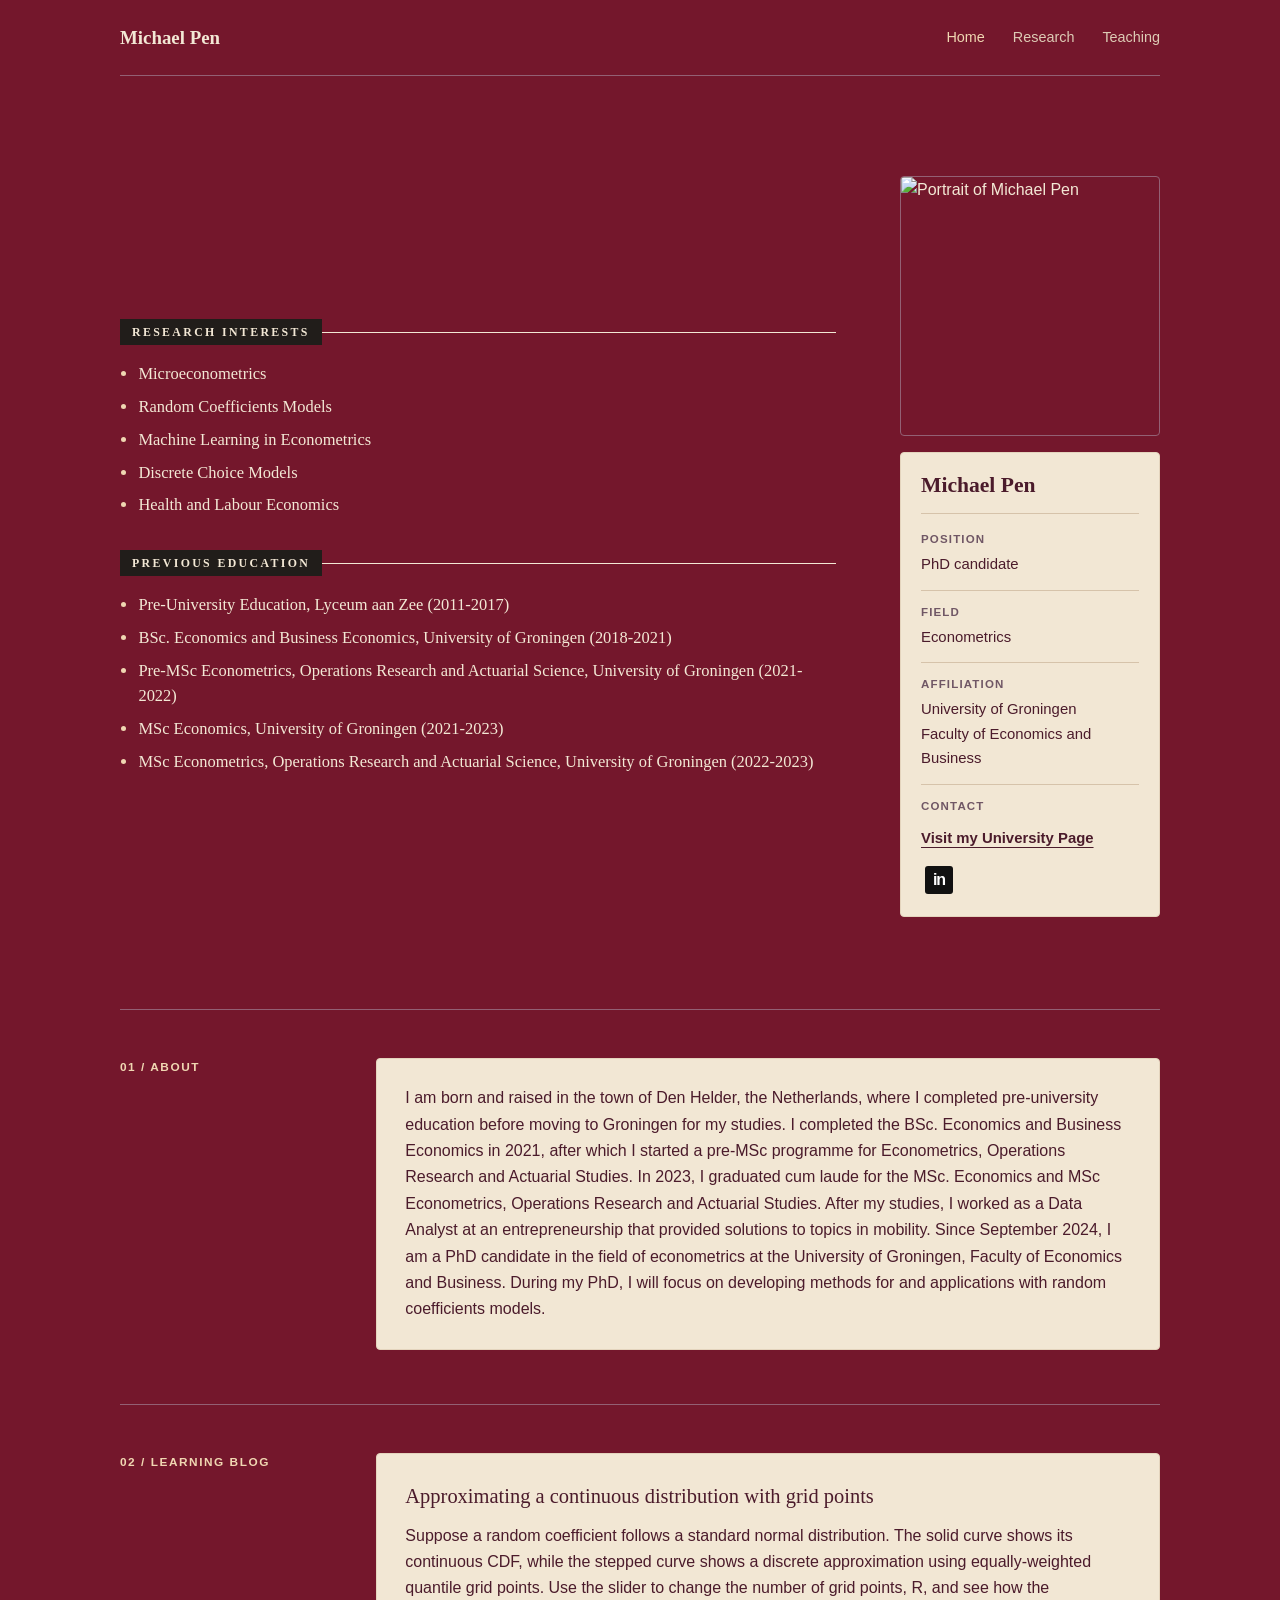
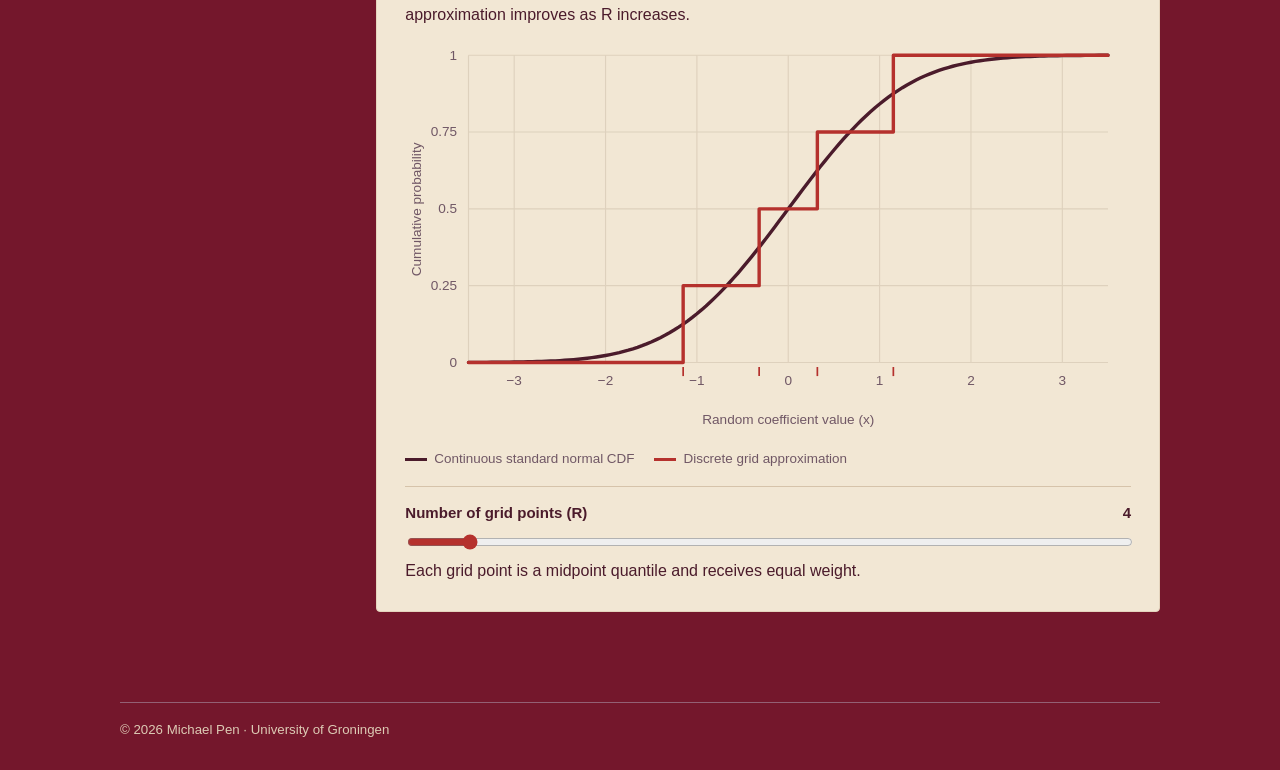
==== index.html @ eb21b3eb "Add profile sections for research interests and previous education; update learning blog layout and " ====
<!doctype html>
<html lang="en">
  <head>
    <meta charset="utf-8">
    <meta name="viewport" content="width=device-width, initial-scale=1">
    <meta
      name="description"
      content="The personal website of an econometrics PhD candidate at the University of Groningen."
    >
    <meta name="theme-color" content="#f6f7f4">
    <title>Michael Pen — Econometrics PhD Candidate</title>
    <link rel="stylesheet" href="styles.css?v=3">
  </head>
  <body>
    <div class="page">
      <header class="topbar">
        <a class="wordmark" href="index.html">Michael Pen</a>
        <nav aria-label="Main navigation">
          <a href="index.html" aria-current="page">Home</a>
          <a href="research.html">Research</a>
          <a href="teaching.html">Teaching</a>
        </nav>
      </header>

      <main id="home">
        <section class="hero" aria-label="Profile">
          <div class="profile-cv">
            <section class="profile-cv-section" aria-labelledby="research-interests-heading">
              <div class="profile-cv-heading">
                <h2 id="research-interests-heading">Research Interests</h2>
                <span aria-hidden="true"></span>
              </div>
              <ul>
                <li>Microeconometrics</li>
                <li>Random Coefficients Models</li>
                <li>Machine Learning in Econometrics</li>
                <li>Discrete Choice Models</li>
                <li>Health and Labour Economics</li>
              </ul>
            </section>
            <section class="profile-cv-section" aria-labelledby="previous-education-heading">
              <div class="profile-cv-heading">
                <h2 id="previous-education-heading">Previous Education</h2>
                <span aria-hidden="true"></span>
              </div>
              <ul>
                <li>Pre-University Education, Lyceum aan Zee (2011-2017)</li>
                <li>BSc. Economics and Business Economics, University of Groningen (2018-2021)</li>
                <li>Pre-MSc Econometrics, Operations Research and Actuarial Science, University of Groningen (2021-2022)</li>
                <li>MSc Economics, University of Groningen (2021-2023)</li>
                <li>MSc Econometrics, Operations Research and Actuarial Science, University of Groningen (2022-2023)</li>
              </ul>
            </section>
          </div>
          <aside class="profile-sidebar" aria-label="Profile photo and details">
            <img class="profile-photo" src="images/michael-pen.jpg" alt="Portrait of Michael Pen">
            <div class="profile-name-card">
              <h1 class="profile-name">Michael Pen</h1>
              <dl class="profile-facts">
                <div>
                  <dt>Position</dt>
                  <dd>PhD candidate</dd>
                </div>
                <div>
                  <dt>Field</dt>
                  <dd>Econometrics</dd>
                </div>
                <div>
                  <dt>Affiliation</dt>
                  <dd>
                    University of Groningen<br>
                    Faculty of Economics and Business
                  </dd>
                </div>
                <div class="profile-contact">
                  <dt>Contact</dt>
                  <dd class="profile-contact-links">
                    <a
                      class="university-link"
                      href="https://www.rug.nl/staff/m.d.pen/"
                      target="_blank"
                      rel="noreferrer"
                    >Visit my University Page</a>
                    <a
                      class="linkedin-button"
                      href="https://www.linkedin.com/in/michael-pen-aab336210/"
                      target="_blank"
                      rel="noreferrer"
                    >
                      <span class="linkedin-button-mark" aria-hidden="true">in</span>
                      <span class="visually-hidden">LinkedIn</span>
                    </a>
                  </dd>
                </div>
              </dl>
            </div>
          </aside>
        </section>

        <section class="content-grid" id="about" aria-label="About">
          <div>
            <p class="section-label">01 / About</p>
          </div>
          <p class="section-copy about-card">
            I am born and raised in the town of Den Helder, the Netherlands, where 
            I completed pre-university education before moving to Groningen for 
            my studies. I completed the BSc. Economics and Business Economics in
            2021, after which I started a pre-MSc programme for Econometrics,
            Operations Research and Actuarial Studies. In 2023, I graduated cum
            laude for the MSc. Economics and MSc Econometrics, Operations Research
            and Actuarial Studies. After my studies, I worked as a Data Analyst at
            an entrepreneurship that provided solutions to topics in mobility. Since
            September 2024, I am a PhD candidate in the field of econometrics at the
            University of Groningen, Faculty of Economics and Business. During my
            PhD, I will focus on developing methods for and applications with
            random coefficients models.
          </p>
        </section>

        <section class="content-grid" id="learning-blog" aria-label="Learning Blog">
          <div>
            <p class="section-label">02 / Learning Blog</p>
          </div>
          <article class="research-card learning-blog-card">
            <h3>Approximating a continuous distribution with grid points</h3>
            <p>
              Suppose a random coefficient follows a standard normal
              distribution. The solid curve shows its continuous CDF, while
              the stepped curve shows a discrete approximation using
              equally-weighted quantile grid points. Use the slider to change
              the number of grid points, R, and see how the approximation
              improves as R increases.
            </p>
            <div class="cdf-widget">
              <div class="cdf-chart-wrap">
                <svg
                  class="cdf-chart"
                  viewBox="0 0 640 360"
                  role="img"
                  aria-labelledby="cdf-chart-title cdf-chart-description"
                >
                  <title id="cdf-chart-title">Continuous and discrete CDF approximation</title>
                  <desc id="cdf-chart-description">
                    The standard normal cumulative distribution function and a
                    discrete approximation using the selected number of
                    equally-weighted grid points.
                  </desc>
                  <g class="cdf-chart-grid" aria-hidden="true">
                    <line x1="56" y1="24" x2="620" y2="24"></line>
                    <line x1="56" y1="91.75" x2="620" y2="91.75"></line>
                    <line x1="56" y1="159.5" x2="620" y2="159.5"></line>
                    <line x1="56" y1="227.25" x2="620" y2="227.25"></line>
                    <line x1="56" y1="295" x2="620" y2="295"></line>
                    <line x1="56" y1="24" x2="56" y2="295"></line>
                    <line x1="96.29" y1="24" x2="96.29" y2="295"></line>
                    <line x1="176.86" y1="24" x2="176.86" y2="295"></line>
                    <line x1="257.43" y1="24" x2="257.43" y2="295"></line>
                    <line x1="338" y1="24" x2="338" y2="295"></line>
                    <line x1="418.57" y1="24" x2="418.57" y2="295"></line>
                    <line x1="499.14" y1="24" x2="499.14" y2="295"></line>
                    <line x1="579.71" y1="24" x2="579.71" y2="295"></line>
                    <text x="46" y="299" text-anchor="end">0</text>
                    <text x="46" y="231" text-anchor="end">0.25</text>
                    <text x="46" y="163" text-anchor="end">0.5</text>
                    <text x="46" y="95" text-anchor="end">0.75</text>
                    <text x="46" y="28" text-anchor="end">1</text>
                    <text x="96.29" y="315" text-anchor="middle">−3</text>
                    <text x="176.86" y="315" text-anchor="middle">−2</text>
                    <text x="257.43" y="315" text-anchor="middle">−1</text>
                    <text x="338" y="315" text-anchor="middle">0</text>
                    <text x="418.57" y="315" text-anchor="middle">1</text>
                    <text x="499.14" y="315" text-anchor="middle">2</text>
                    <text x="579.71" y="315" text-anchor="middle">3</text>
                    <text x="338" y="349" text-anchor="middle">Random coefficient value (x)</text>
                    <text transform="rotate(-90 14 160)" x="14" y="160" text-anchor="middle">Cumulative probability</text>
                  </g>
                  <path id="continuous-cdf-curve" class="cdf-curve cdf-curve-continuous"></path>
                  <path id="discrete-cdf-curve" class="cdf-curve cdf-curve-discrete"></path>
                  <g id="grid-support-points" class="cdf-support-points" aria-hidden="true"></g>
                </svg>
              </div>
              <div class="cdf-legend" aria-label="Chart legend">
                <span><span class="cdf-legend-line cdf-legend-continuous" aria-hidden="true"></span>Continuous standard normal CDF</span>
                <span><span class="cdf-legend-line cdf-legend-discrete" aria-hidden="true"></span>Discrete grid approximation</span>
              </div>
              <div class="cdf-control">
                <label for="grid-count">Number of grid points (R)</label>
                <output id="grid-count-value" for="grid-count" aria-live="polite">4</output>
                <input
                  id="grid-count"
                  type="range"
                  min="1"
                  max="40"
                  step="1"
                  value="4"
                  aria-describedby="grid-count-description"
                >
                <p id="grid-count-description">
                  Each grid point is a midpoint quantile and receives equal
                  weight.
                </p>
              </div>
            </div>
          </article>
        </section>
      </main>

      <footer>
        <p>© <span id="year">2026</span> Michael Pen · University of Groningen</p>
      </footer>
    </div>
    <script>
      document.getElementById("year").textContent = new Date().getFullYear();

      const gridCount = document.getElementById("grid-count");
      const gridCountValue = document.getElementById("grid-count-value");
      const continuousCurve = document.getElementById("continuous-cdf-curve");
      const discreteCurve = document.getElementById("discrete-cdf-curve");
      const supportPoints = document.getElementById("grid-support-points");
      const svgNamespace = "http://www.w3.org/2000/svg";
      const xMinimum = -3.5;
      const xMaximum = 3.5;
      const xLeft = 56;
      const xRight = 620;
      const yTop = 24;
      const yBottom = 295;

      function standardNormalCdf(value) {
        const absoluteValue = Math.abs(value);
        const t = 1 / (1 + 0.2316419 * absoluteValue);
        const density = 0.3989423 * Math.exp(-0.5 * absoluteValue * absoluteValue);
        const tail = density * t * (
          0.3193815 +
          t * (-0.3565638 + t * (1.781478 + t * (-1.821256 + t * 1.330274)))
        );
        return value >= 0 ? 1 - tail : tail;
      }

      function standardNormalQuantile(probability) {
        let lower = -8;
        let upper = 8;
        for (let iteration = 0; iteration < 56; iteration += 1) {
          const midpoint = (lower + upper) / 2;
          if (standardNormalCdf(midpoint) < probability) {
            lower = midpoint;
          } else {
            upper = midpoint;
          }
        }
        return (lower + upper) / 2;
      }

      function chartX(value) {
        return xLeft + ((value - xMinimum) / (xMaximum - xMinimum)) * (xRight - xLeft);
      }

      function chartY(probability) {
        return yBottom - probability * (yBottom - yTop);
      }

      function updateCdfChart() {
        const count = Number(gridCount.value);
        gridCountValue.value = count;

        const continuousCommands = [];
        const sampleCount = 140;
        for (let index = 0; index <= sampleCount; index += 1) {
          const value = xMinimum + (index / sampleCount) * (xMaximum - xMinimum);
          continuousCommands.push(
            `${index === 0 ? "M" : "L"} ${chartX(value).toFixed(2)} ${chartY(standardNormalCdf(value)).toFixed(2)}`
          );
        }
        continuousCurve.setAttribute("d", continuousCommands.join(" "));

        const quantiles = [];
        for (let index = 0; index < count; index += 1) {
          quantiles.push(standardNormalQuantile((index + 0.5) / count));
        }

        let cumulativeProbability = 0;
        const discreteCommands = [`M ${xLeft} ${chartY(cumulativeProbability)}`];
        for (const quantile of quantiles) {
          const x = chartX(quantile).toFixed(2);
          discreteCommands.push(
            `L ${x} ${chartY(cumulativeProbability).toFixed(2)}`,
            `L ${x} ${chartY(cumulativeProbability + 1 / count).toFixed(2)}`
          );
          cumulativeProbability += 1 / count;
        }
        discreteCommands.push(`L ${xRight} ${chartY(cumulativeProbability).toFixed(2)}`);
        discreteCurve.setAttribute("d", discreteCommands.join(" "));

        supportPoints.replaceChildren();
        for (const quantile of quantiles) {
          const marker = document.createElementNS(svgNamespace, "line");
          const x = chartX(quantile).toFixed(2);
          marker.setAttribute("x1", x);
          marker.setAttribute("x2", x);
          marker.setAttribute("y1", String(yBottom + 4));
          marker.setAttribute("y2", String(yBottom + 12));
          marker.setAttribute("class", "cdf-support-point");
          supportPoints.append(marker);
        }
      }

      gridCount.addEventListener("input", updateCdfChart);
      updateCdfChart();
    </script>
  </body>
</html>
---- styles.css ----
:root {
  color-scheme: light;
  --ink: #f3e8d5;
  --muted: #ddcbb5;
  --paper: #74172c;
  --card: #f2e7d4;
  --card-ink: #4b1b2b;
  --card-muted: #705765;
  --accent: #f0d7b2;
  --line: #936074;
  --serif: Georgia, "Times New Roman", serif;
  --sans: "Segoe UI", Arial, sans-serif;
}

* {
  box-sizing: border-box;
}

html {
  scroll-behavior: smooth;
}

body {
  margin: 0;
  background: var(--paper);
  color: var(--ink);
  font-family: var(--sans);
  line-height: 1.65;
  -webkit-font-smoothing: antialiased;
}

a {
  color: inherit;
}

a:focus-visible {
  outline: 3px solid var(--accent);
  outline-offset: 4px;
}

.page {
  width: min(100% - 48px, 1040px);
  margin-inline: auto;
}

.topbar {
  min-height: 76px;
  display: flex;
  align-items: center;
  justify-content: space-between;
  gap: 24px;
  border-bottom: 1px solid var(--line);
}

.wordmark {
  font-family: var(--serif);
  font-size: 1.18rem;
  font-weight: 700;
  text-decoration: none;
}

nav {
  display: flex;
  gap: 28px;
}

nav a {
  color: var(--muted);
  font-size: 0.9rem;
  text-decoration: none;
}

nav a:hover,
nav a[aria-current="page"] {
  color: var(--accent);
}

main {
  padding-bottom: 36px;
}

.inner-page {
  padding-block: 72px 36px;
}

.inner-page h1 {
  font-size: clamp(2.8rem, 7vw, 4.5rem);
}

.hero {
  display: grid;
  grid-template-columns: minmax(0, 1fr) 260px;
  align-items: center;
  gap: 64px;
  padding-block: 100px 92px;
}

.profile-cv-section + .profile-cv-section {
  margin-top: 32px;
}

.profile-cv-heading {
  display: flex;
  align-items: center;
  gap: 0;
}

.profile-cv-heading h2 {
  flex: 0 0 auto;
  margin: 0;
  padding: 5px 12px;
  background: #211d1a;
  color: var(--ink);
  font-family: var(--serif);
  font-size: 0.74rem;
  font-weight: 700;
  letter-spacing: 0.2em;
  line-height: 1.4;
  text-transform: uppercase;
}

.profile-cv-heading span {
  flex: 1;
  border-top: 1px solid var(--ink);
}

.profile-cv-section ul {
  margin: 16px 0 0;
  padding-left: 1.15rem;
  font-family: var(--serif);
  font-size: 1.03rem;
  line-height: 1.55;
}

.profile-cv-section li::marker {
  color: var(--accent);
}

.profile-cv-section li + li {
  margin-top: 0.45rem;
}

.learning-blog-card h3 {
  margin-bottom: 12px;
}

.learning-blog-card > p {
  margin-bottom: 1.25rem;
}

.cdf-chart-wrap {
  overflow-x: auto;
}

.cdf-chart {
  display: block;
  width: 100%;
  min-width: 520px;
  height: auto;
}

.cdf-chart-grid line {
  stroke: #ded1bd;
  stroke-width: 1;
}

.cdf-chart-grid text {
  fill: var(--card-muted);
  font-family: var(--sans);
  font-size: 12px;
}

.cdf-curve {
  fill: none;
  stroke-width: 3;
  stroke-linejoin: round;
  stroke-linecap: round;
}

.cdf-curve-continuous {
  stroke: var(--card-ink);
}

.cdf-curve-discrete {
  stroke: #b5312d;
}

.cdf-support-point {
  stroke: #b5312d;
  stroke-width: 1.5;
}

.cdf-legend {
  display: flex;
  flex-wrap: wrap;
  gap: 8px 20px;
  margin-top: 12px;
  color: var(--card-muted);
  font-size: 0.84rem;
}

.cdf-legend-line {
  display: inline-block;
  width: 22px;
  margin-right: 7px;
  border-top: 3px solid;
  vertical-align: middle;
}

.cdf-legend-continuous {
  border-color: var(--card-ink);
}

.cdf-legend-discrete {
  border-color: #b5312d;
}

.cdf-control {
  display: grid;
  grid-template-columns: 1fr auto;
  align-items: center;
  gap: 6px 12px;
  margin-top: 16px;
  padding-top: 14px;
  border-top: 1px solid #d6c3aa;
}

.cdf-control label,
.cdf-control output {
  color: var(--card-ink);
  font-size: 0.94rem;
  font-weight: 600;
}

.cdf-control output {
  min-width: 2ch;
  text-align: right;
}

.cdf-control input {
  grid-column: 1 / -1;
  width: 100%;
  accent-color: #b5312d;
}

.cdf-control p {
  grid-column: 1 / -1;
  margin: 0;
  color: var(--card-muted);
  font-size: 0.86rem;
}

.eyebrow {
  margin: 0 0 22px;
  color: var(--accent);
  font-size: 0.76rem;
  font-weight: 700;
  letter-spacing: 0.14em;
  text-transform: uppercase;
}

h1,
h2,
p {
  margin-top: 0;
}

h1 {
  max-width: 760px;
  margin-bottom: 18px;
  font-family: var(--serif);
  font-size: clamp(3.2rem, 9vw, 6.4rem);
  font-weight: 400;
  letter-spacing: -0.055em;
  line-height: 0.98;
}

.profile-name-card {
  padding: 18px 20px;
  color: var(--card-ink);
  background: var(--card);
  border: 1px solid #e4d4bd;
  border-radius: 4px;
}

.profile-name {
  max-width: none;
  margin: 0 0 16px;
  padding-bottom: 14px;
  font-family: var(--serif);
  font-size: 1.35rem;
  font-weight: 700;
  letter-spacing: normal;
  line-height: 1.3;
  text-align: left;
  border-bottom: 1px solid #d6c3aa;
}

.profile-facts {
  margin: 0;
  color: var(--card-ink);
}

.profile-facts div + div {
  margin-top: 13px;
  padding-top: 12px;
  border-top: 1px solid #d6c3aa;
}

.profile-facts dt {
  margin-bottom: 3px;
  color: var(--card-muted);
  font-size: 0.72rem;
  font-weight: 700;
  letter-spacing: 0.1em;
  text-transform: uppercase;
}

.profile-facts dd {
  margin: 0;
  font-size: 0.93rem;
}

.profile-sidebar {
  width: 100%;
  max-width: 260px;
}

.profile-photo {
  display: block;
  width: 100%;
  aspect-ratio: 1;
  margin-bottom: 16px;
  border: 1px solid var(--line);
  border-radius: 4px;
  object-fit: cover;
  object-position: center 35%;
}

.profile-contact {
  display: grid;
  gap: 10px;
  margin-top: 13px;
  padding-top: 12px;
  border-top: 1px solid #d6c3aa;
}

.profile-contact dt {
  margin-bottom: 0;
}

.profile-contact-links {
  display: grid;
  justify-items: start;
  gap: 12px;
  margin: 0;
}

.university-link {
  display: block;
  color: var(--card-ink);
  font-size: 0.93rem;
  font-weight: 600;
  text-decoration: underline;
  text-decoration-thickness: 1px;
  text-underline-offset: 4px;
}

.university-link:hover {
  text-decoration-thickness: 2px;
}

.linkedin-button {
  display: inline-flex;
  align-items: center;
  justify-content: center;
  width: 36px;
  height: 36px;
  border: 0;
  border-radius: 0;
  background: transparent;
  color: var(--card-ink);
  text-decoration: none;
  transition: transform 0.18s ease;
}

.linkedin-button:hover {
  transform: translateY(-1px);
}

.linkedin-button:focus-visible {
  outline: 2px solid var(--card-ink);
  outline-offset: 3px;
}

.linkedin-button-mark {
  display: inline-flex;
  align-items: center;
  justify-content: center;
  width: 28px;
  height: 28px;
  border-radius: 3px;
  background: #111111;
  color: #ffffff;
  font-family: Arial, sans-serif;
  font-size: 16px;
  font-weight: 700;
  letter-spacing: -1px;
  line-height: 1;
}

.visually-hidden {
  position: absolute;
  width: 1px;
  height: 1px;
  padding: 0;
  margin: -1px;
  overflow: hidden;
  clip: rect(0, 0, 0, 0);
  white-space: nowrap;
  border: 0;
}

.text-link {
  display: inline-flex;
  align-items: center;
  gap: 9px;
  color: var(--accent);
  font-size: 0.94rem;
  font-weight: 700;
  text-decoration-thickness: 1px;
  text-underline-offset: 5px;
}

.text-link:hover {
  text-decoration-thickness: 2px;
}

.content-grid {
  display: grid;
  grid-template-columns: 0.42fr 1.58fr;
  gap: 48px;
  padding-block: 48px 54px;
  border-top: 1px solid var(--line);
}

.section-label {
  margin-bottom: 12px;
  color: var(--accent);
  font-size: 0.74rem;
  font-weight: 700;
  letter-spacing: 0.13em;
  text-transform: uppercase;
}

h2 {
  margin-bottom: 16px;
  font-family: var(--serif);
  font-size: clamp(1.8rem, 4vw, 2.45rem);
  font-weight: 400;
  letter-spacing: -0.035em;
  line-height: 1.15;
}

.section-copy {
  max-width: none;
  margin-bottom: 0;
  color: var(--muted);
}

.about-card,
.research-card p {
  color: var(--card-ink);
  font-family: var(--sans);
  font-size: 1rem;
  line-height: 1.65;
}

.about-card {
  padding: 26px 28px;
  background: var(--card);
  border: 1px solid #e4d4bd;
  border-radius: 4px;
}

.research-card,
.publication-card {
  padding: 26px 28px;
  color: var(--card-ink);
  background: var(--card);
  border: 1px solid #e4d4bd;
  border-radius: 4px;
}

.research-card h3,
.publication-card h3 {
  margin: 0 0 9px;
  font-family: var(--serif);
  font-size: 1.28rem;
  font-weight: 400;
}

.publication-card h3 + h3 {
  margin-top: 24px;
}

.research-card p,
.publication-card p {
  margin: 0;
}

.research-card p + p {
  margin-top: 1rem;
}

.publication-card p {
  color: var(--card-ink);
  font-size: 1rem;
  line-height: 1.65;
}

.card-list {
  margin: 0;
  padding-left: 1.2rem;
  color: var(--card-ink);
  font-size: 1rem;
  line-height: 1.65;
}

.publication-card p + .card-list {
  margin-top: 0.65rem;
}

.card-list li + li {
  margin-top: 0.65rem;
}

.contact-links {
  display: flex;
  flex-wrap: wrap;
  gap: 22px;
  margin-top: 20px;
}

.contact {
  padding-block: 38px 52px;
  border-top: 1px solid var(--line);
}

.contact p:last-child {
  margin-bottom: 0;
  color: var(--muted);
}

footer {
  min-height: 68px;
  display: flex;
  align-items: center;
  border-top: 1px solid var(--line);
  color: var(--muted);
  font-size: 0.83rem;
}

@media (max-width: 640px) {
  .page {
    width: min(100% - 36px, 1040px);
  }

  .topbar {
    min-height: 68px;
    align-items: flex-start;
    flex-direction: column;
    justify-content: center;
    gap: 8px;
  }

  nav {
    gap: 20px;
  }

  nav a {
    font-size: 0.84rem;
  }

  .hero {
    grid-template-columns: 1fr;
    gap: 32px;
    padding-block: 72px;
  }

  .inner-page {
    padding-block: 48px 24px;
  }

  .content-grid {
    grid-template-columns: 1fr;
    gap: 18px;
    padding-block: 38px;
  }
}

@media (prefers-reduced-motion: reduce) {
  html {
    scroll-behavior: auto;
  }
}
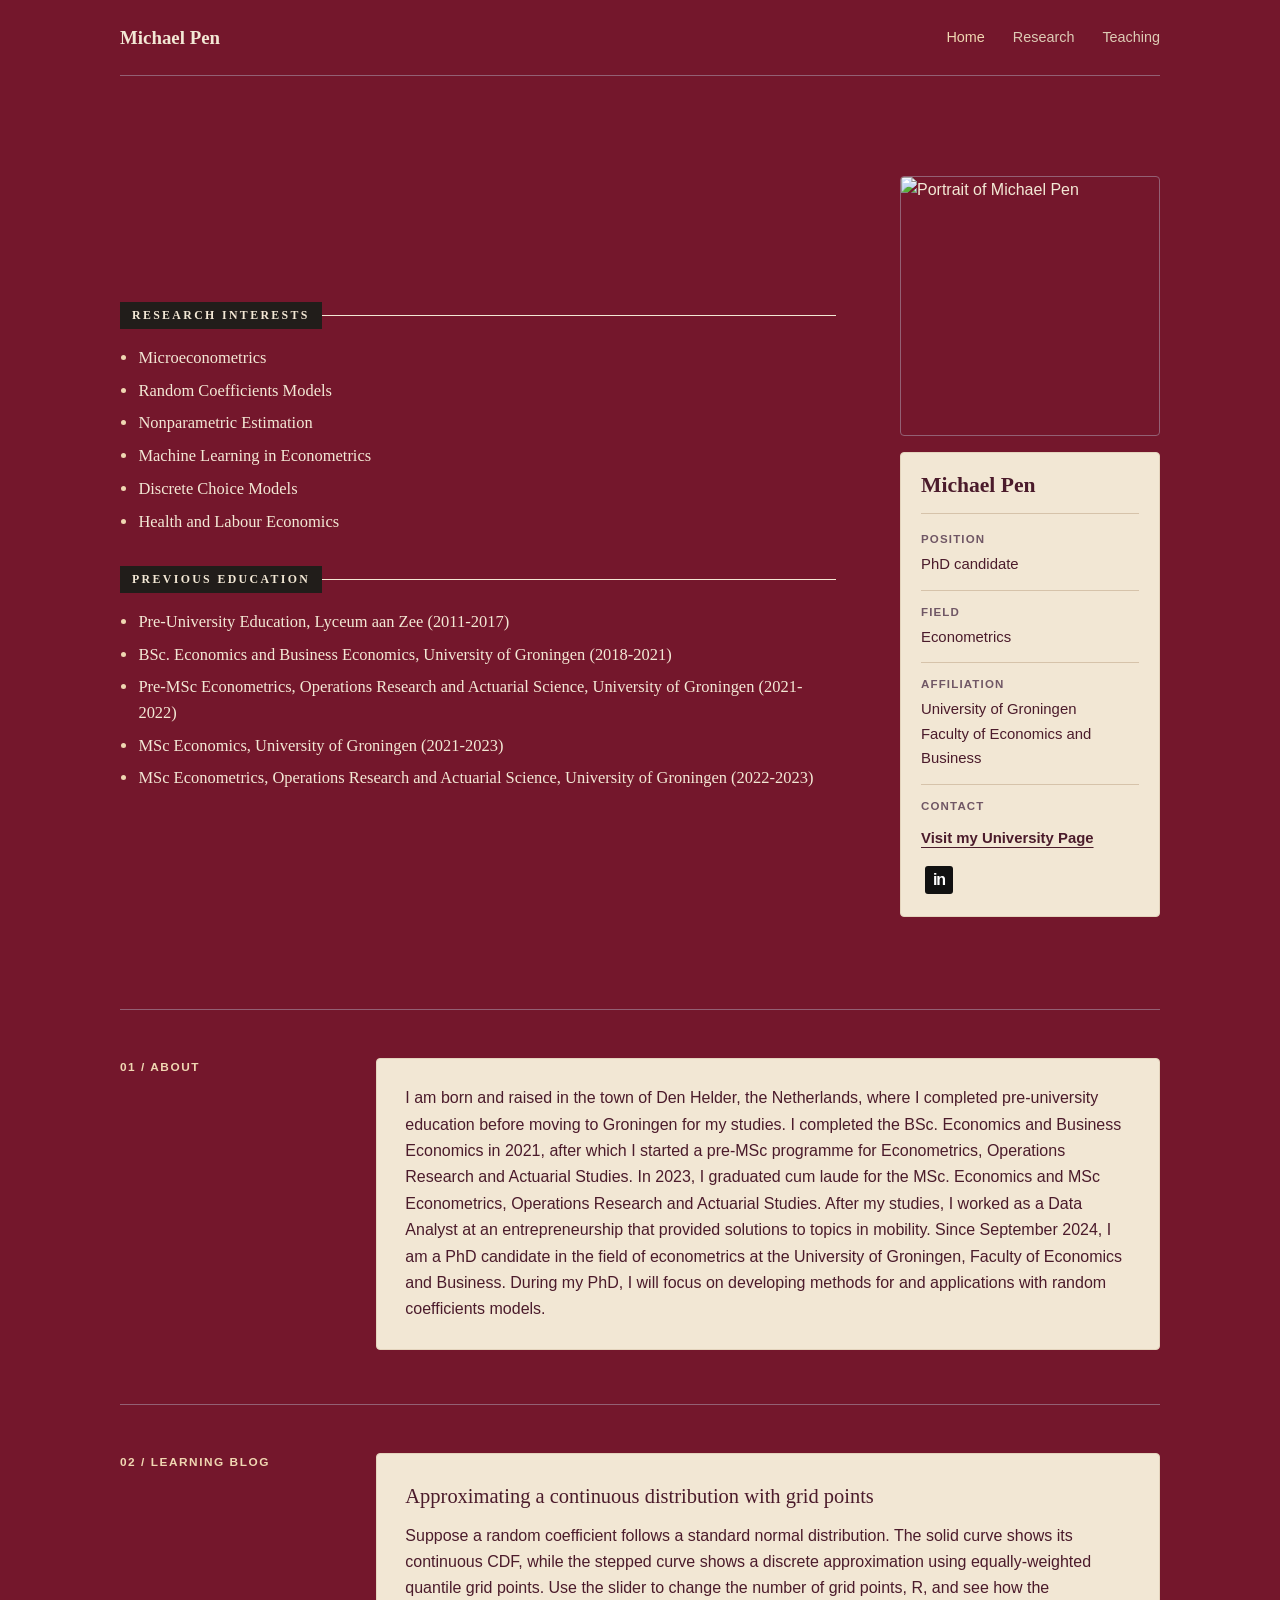
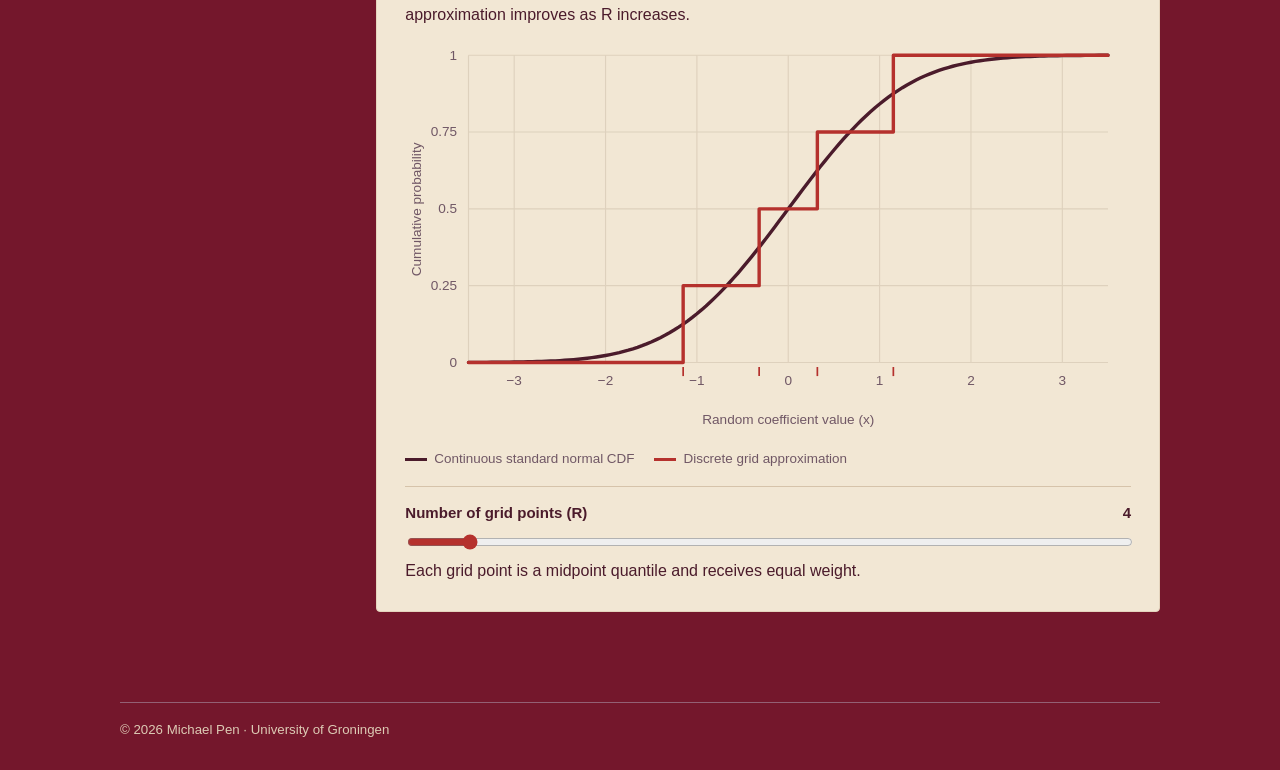
==== commit 554b13b8: "Add Nonparametric Estimation to research interests list in index.html" ====
--- a/index.html
+++ b/index.html
@@ -33,6 +33,7 @@
               <ul>
                 <li>Microeconometrics</li>
                 <li>Random Coefficients Models</li>
+                <li>Nonparametric Estimation</li>
                 <li>Machine Learning in Econometrics</li>
                 <li>Discrete Choice Models</li>
                 <li>Health and Labour Economics</li>
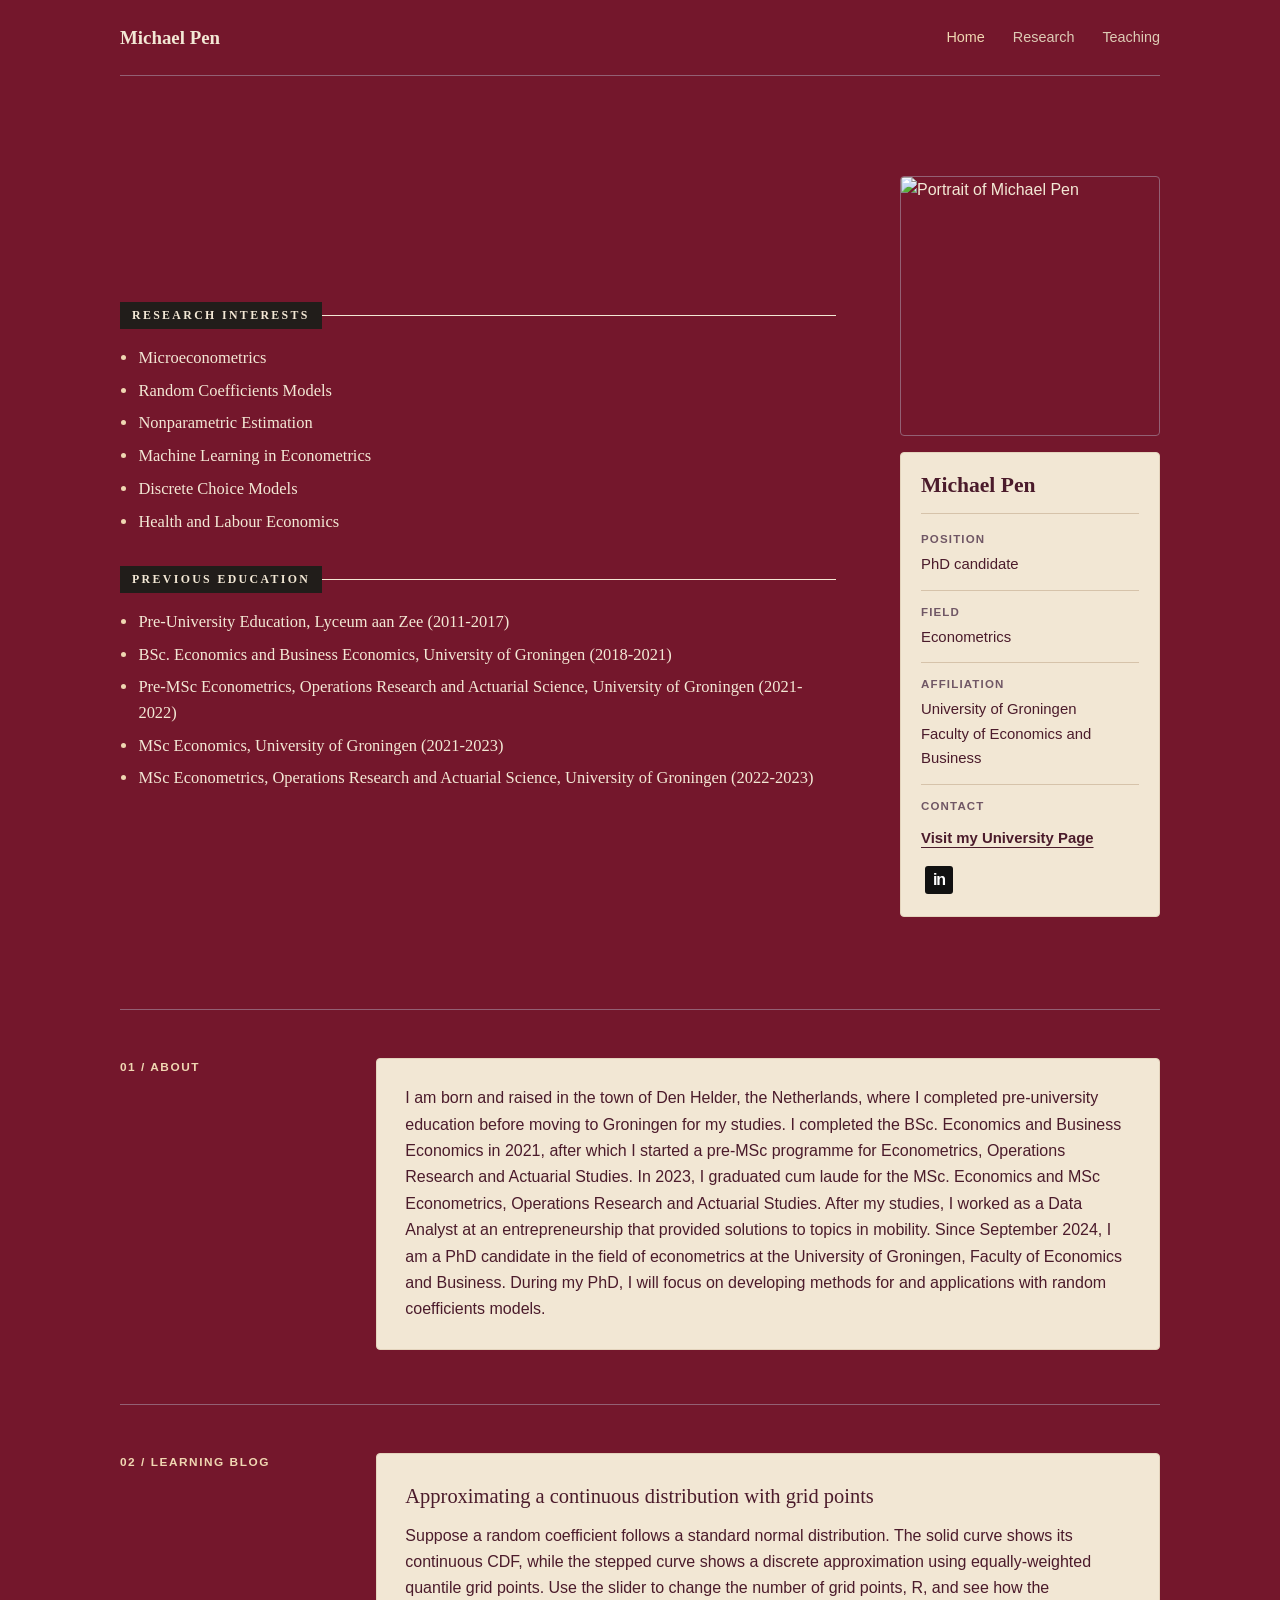
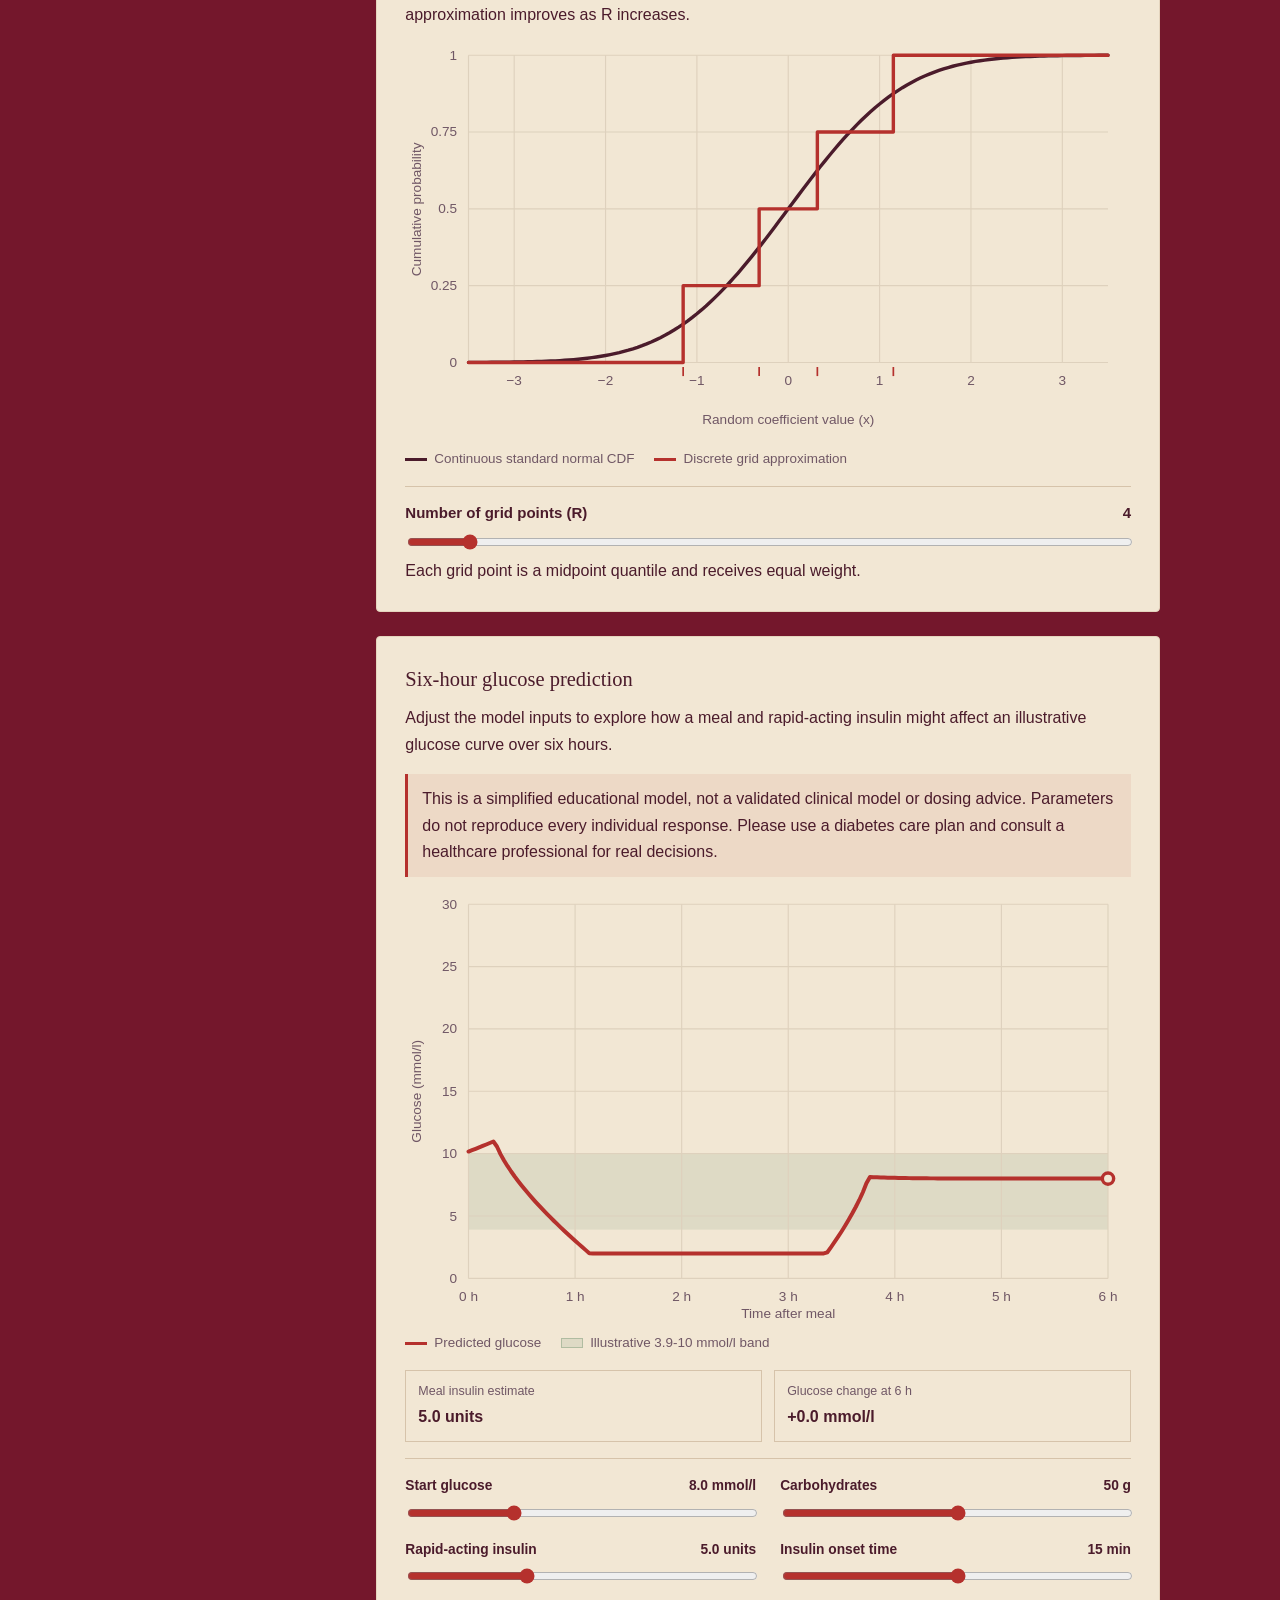
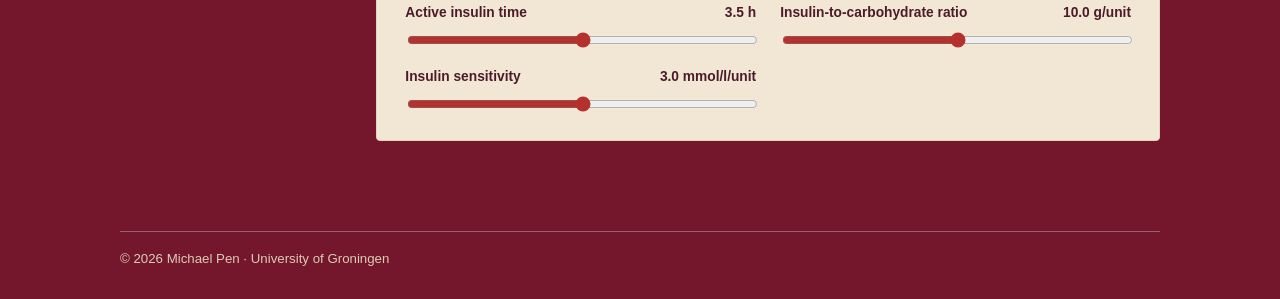
==== commit fc28a579: "Add glucose prediction feature and enhance learning blog styles" ====
--- a/index.html
+++ b/index.html
@@ -9,7 +9,7 @@
     >
     <meta name="theme-color" content="#f6f7f4">
     <title>Michael Pen — Econometrics PhD Candidate</title>
-    <link rel="stylesheet" href="styles.css?v=3">
+    <link rel="stylesheet" href="styles.css?v=6">
   </head>
   <body>
     <div class="page">
@@ -122,6 +122,7 @@
           <div>
             <p class="section-label">02 / Learning Blog</p>
           </div>
+          <div class="learning-blog-content">
           <article class="research-card learning-blog-card">
             <h3>Approximating a continuous distribution with grid points</h3>
             <p>
@@ -203,6 +204,124 @@
               </div>
             </div>
           </article>
+          <article class="research-card learning-blog-card glucose-card">
+            <h3>Six-hour glucose prediction</h3>
+            <p>
+              Adjust the model inputs to explore how a meal and rapid-acting
+              insulin might affect an illustrative glucose curve over six
+              hours.
+            </p>
+            <p class="glucose-disclaimer">
+              This is a simplified educational model, not a validated clinical
+              model or dosing advice. Parameters do not reproduce every
+              individual response. Please use a diabetes care plan and consult
+              a healthcare professional for real decisions.
+            </p>
+            <div class="glucose-widget">
+              <div class="glucose-chart-wrap">
+                <svg
+                  class="glucose-chart"
+                  viewBox="0 0 640 390"
+                  role="img"
+                  aria-labelledby="glucose-chart-title glucose-chart-description"
+                >
+                  <title id="glucose-chart-title">Illustrative six-hour glucose prediction</title>
+                  <desc id="glucose-chart-description">
+                    A simplified predicted glucose curve based on starting
+                    glucose, carbohydrates, insulin units, timing, insulin
+                    carbohydrate ratio, and insulin sensitivity.
+                  </desc>
+                  <rect class="glucose-target-band" x="56" y="244" width="564" height="67"></rect>
+                  <g class="glucose-chart-grid" aria-hidden="true">
+                    <line x1="56" y1="24" x2="620" y2="24"></line>
+                    <line x1="56" y1="79" x2="620" y2="79"></line>
+                    <line x1="56" y1="134" x2="620" y2="134"></line>
+                    <line x1="56" y1="189" x2="620" y2="189"></line>
+                    <line x1="56" y1="244" x2="620" y2="244"></line>
+                    <line x1="56" y1="299" x2="620" y2="299"></line>
+                    <line x1="56" y1="354" x2="620" y2="354"></line>
+                    <line x1="56" y1="24" x2="56" y2="354"></line>
+                    <line x1="150" y1="24" x2="150" y2="354"></line>
+                    <line x1="244" y1="24" x2="244" y2="354"></line>
+                    <line x1="338" y1="24" x2="338" y2="354"></line>
+                    <line x1="432" y1="24" x2="432" y2="354"></line>
+                    <line x1="526" y1="24" x2="526" y2="354"></line>
+                    <line x1="620" y1="24" x2="620" y2="354"></line>
+                    <text x="46" y="358" text-anchor="end">0</text>
+                    <text x="46" y="303" text-anchor="end">5</text>
+                    <text x="46" y="248" text-anchor="end">10</text>
+                    <text x="46" y="193" text-anchor="end">15</text>
+                    <text x="46" y="138" text-anchor="end">20</text>
+                    <text x="46" y="83" text-anchor="end">25</text>
+                    <text x="46" y="28" text-anchor="end">30</text>
+                    <text x="56" y="374" text-anchor="middle">0 h</text>
+                    <text x="150" y="374" text-anchor="middle">1 h</text>
+                    <text x="244" y="374" text-anchor="middle">2 h</text>
+                    <text x="338" y="374" text-anchor="middle">3 h</text>
+                    <text x="432" y="374" text-anchor="middle">4 h</text>
+                    <text x="526" y="374" text-anchor="middle">5 h</text>
+                    <text x="620" y="374" text-anchor="middle">6 h</text>
+                    <text x="338" y="389" text-anchor="middle">Time after meal</text>
+                    <text transform="rotate(-90 14 189)" x="14" y="189" text-anchor="middle">Glucose (mmol/l)</text>
+                  </g>
+                  <path id="glucose-prediction-curve" class="glucose-prediction-curve"></path>
+                  <circle id="glucose-end-point" class="glucose-end-point" r="5"></circle>
+                </svg>
+              </div>
+              <div class="glucose-legend" aria-label="Chart legend">
+                <span><span class="glucose-legend-line" aria-hidden="true"></span>Predicted glucose</span>
+                <span><span class="glucose-legend-band" aria-hidden="true"></span>Illustrative 3.9-10 mmol/l band</span>
+              </div>
+              <div class="glucose-results" aria-live="polite">
+                <div>
+                  <span>Meal insulin estimate</span>
+                  <strong id="glucose-meal-bolus">0.0 units</strong>
+                </div>
+                <div>
+                  <span>Glucose change at 6 h</span>
+                  <strong id="glucose-end-change">0.0 mmol/l</strong>
+                </div>
+              </div>
+              <div class="glucose-controls">
+                <div class="glucose-control">
+                  <label for="start-glucose">Start glucose</label>
+                  <output id="start-glucose-value" for="start-glucose">8.0 mmol/l</output>
+                  <input id="start-glucose" type="range" min="3" max="20" step="0.1" value="8">
+                </div>
+                <div class="glucose-control">
+                  <label for="carbohydrates">Carbohydrates</label>
+                  <output id="carbohydrates-value" for="carbohydrates">50 g</output>
+                  <input id="carbohydrates" type="range" min="0" max="100" step="1" value="50">
+                </div>
+                <div class="glucose-control">
+                  <label for="insulin-units">Rapid-acting insulin</label>
+                  <output id="insulin-units-value" for="insulin-units">5.0 units</output>
+                  <input id="insulin-units" type="range" min="0" max="15" step="0.5" value="5">
+                </div>
+                <div class="glucose-control">
+                  <label for="insulin-onset">Insulin onset time</label>
+                  <output id="insulin-onset-value" for="insulin-onset">15 min</output>
+                  <input id="insulin-onset" type="range" min="0" max="30" step="1" value="15">
+                </div>
+                <div class="glucose-control">
+                  <label for="insulin-duration">Active insulin time</label>
+                  <output id="insulin-duration-value" for="insulin-duration">3.5 h</output>
+                  <input id="insulin-duration" type="range" min="2" max="5" step="0.5" value="3.5">
+                </div>
+                <div class="glucose-control">
+                  <label for="insulin-carb-ratio">Insulin-to-carbohydrate ratio</label>
+                  <output id="insulin-carb-ratio-value" for="insulin-carb-ratio">10 g/unit</output>
+                  <input id="insulin-carb-ratio" type="range" min="5" max="15" step="0.5" value="10">
+                </div>
+                <div class="glucose-control">
+                  <label for="insulin-sensitivity">Insulin sensitivity</label>
+                  <output id="insulin-sensitivity-value" for="insulin-sensitivity">3.0 mmol/l/unit</output>
+                  <input id="insulin-sensitivity" type="range" min="1" max="5" step="0.1" value="3">
+                </div>
+              </div>
+            </div>
+          </article>
+          </div>
         </section>
       </main>
 
@@ -306,6 +425,117 @@
 
       gridCount.addEventListener("input", updateCdfChart);
       updateCdfChart();
+
+      const glucoseControls = [
+        "start-glucose",
+        "carbohydrates",
+        "insulin-units",
+        "insulin-onset",
+        "insulin-duration",
+        "insulin-carb-ratio",
+        "insulin-sensitivity"
+      ].reduce((controls, id) => {
+        controls[id] = document.getElementById(id);
+        return controls;
+      }, {});
+
+      const glucosePredictionCurve = document.getElementById("glucose-prediction-curve");
+      const glucoseEndPoint = document.getElementById("glucose-end-point");
+      const glucoseMealBolus = document.getElementById("glucose-meal-bolus");
+      const glucoseEndChange = document.getElementById("glucose-end-change");
+      const glucoseXLeft = 56;
+      const glucoseXRight = 620;
+      const glucoseYTop = 24;
+      const glucoseYBottom = 354;
+      const glucoseMaximum = 30;
+
+      function glucoseChartX(hours) {
+        return glucoseXLeft + (hours / 6) * (glucoseXRight - glucoseXLeft);
+      }
+
+      function glucoseChartY(glucose) {
+        const clampedGlucose = Math.max(0, Math.min(glucoseMaximum, glucose));
+        return glucoseYBottom - (clampedGlucose / glucoseMaximum) * (glucoseYBottom - glucoseYTop);
+      }
+
+      function updateGlucoseOutputs() {
+        document.getElementById("start-glucose-value").value =
+          `${Number(glucoseControls["start-glucose"].value).toFixed(1)} mmol/l`;
+        document.getElementById("carbohydrates-value").value =
+          `${Number(glucoseControls.carbohydrates.value).toFixed(0)} g`;
+        document.getElementById("insulin-units-value").value =
+          `${Number(glucoseControls["insulin-units"].value).toFixed(1)} units`;
+        document.getElementById("insulin-onset-value").value =
+          `${Number(glucoseControls["insulin-onset"].value).toFixed(0)} min`;
+        document.getElementById("insulin-duration-value").value =
+          `${Number(glucoseControls["insulin-duration"].value).toFixed(1)} h`;
+        document.getElementById("insulin-carb-ratio-value").value =
+          `${Number(glucoseControls["insulin-carb-ratio"].value).toFixed(1)} g/unit`;
+        document.getElementById("insulin-sensitivity-value").value =
+          `${Number(glucoseControls["insulin-sensitivity"].value).toFixed(1)} mmol/l/unit`;
+      }
+
+      function predictedGlucose(minutes) {
+        const start = Number(glucoseControls["start-glucose"].value);
+        const carbohydrates = Number(glucoseControls.carbohydrates.value);
+        const insulinUnits = Number(glucoseControls["insulin-units"].value);
+        const onsetMinutes = Number(glucoseControls["insulin-onset"].value);
+        const durationMinutes = Number(glucoseControls["insulin-duration"].value) * 60;
+        const insulinSensitivity = Number(glucoseControls["insulin-sensitivity"].value);
+
+        const carbohydratePeak = 75;
+        const carbohydrateWidth = 55;
+        const carbohydrateAmplitude = carbohydrates * 0.11;
+        const carbohydrateEffect = carbohydrateAmplitude *
+          Math.exp(-0.5 * Math.pow((minutes - carbohydratePeak) / carbohydrateWidth, 2));
+
+        const minutesSinceOnset = minutes - onsetMinutes;
+        let insulinEffect = 0;
+        if (minutesSinceOnset >= 0 && minutesSinceOnset <= durationMinutes) {
+          const progress = minutesSinceOnset / durationMinutes;
+          const insulinActionShape = Math.pow(Math.sin(Math.PI * progress), 0.8);
+          insulinEffect = insulinUnits * insulinSensitivity * insulinActionShape;
+        }
+
+        return Math.max(2, Math.min(glucoseMaximum, start + carbohydrateEffect - insulinEffect));
+      }
+
+      function updateGlucoseChart() {
+        updateGlucoseOutputs();
+
+        const carbohydrateAmount = Number(glucoseControls.carbohydrates.value);
+        const insulinCarbRatio = Number(glucoseControls["insulin-carb-ratio"].value);
+        const mealBolus = carbohydrateAmount / insulinCarbRatio;
+        glucoseMealBolus.textContent = `${mealBolus.toFixed(1)} units`;
+
+        const curveCommands = [];
+        let endGlucose = predictedGlucose(360);
+        for (let index = 0; index <= 180; index += 1) {
+          const minutes = index * 2;
+          const hours = minutes / 60;
+          const glucose = predictedGlucose(minutes);
+          curveCommands.push(
+            `${index === 0 ? "M" : "L"} ${glucoseChartX(hours).toFixed(2)} ${glucoseChartY(glucose).toFixed(2)}`
+          );
+          if (index === 180) {
+            endGlucose = glucose;
+          }
+        }
+        glucosePredictionCurve.setAttribute("d", curveCommands.join(" "));
+
+        glucoseEndPoint.setAttribute("cx", glucoseChartX(6).toFixed(2));
+        glucoseEndPoint.setAttribute("cy", glucoseChartY(endGlucose).toFixed(2));
+
+        const startGlucose = Number(glucoseControls["start-glucose"].value);
+        const endChange = endGlucose - startGlucose;
+        const sign = endChange > 0 ? "+" : "";
+        glucoseEndChange.textContent = `${sign}${endChange.toFixed(1)} mmol/l`;
+      }
+
+      for (const control of Object.values(glucoseControls)) {
+        control.addEventListener("input", updateGlucoseChart);
+      }
+      updateGlucoseChart();
     </script>
   </body>
 </html>
--- a/styles.css
+++ b/styles.css
@@ -144,6 +144,19 @@
   margin-bottom: 12px;
 }
 
+.learning-blog-content {
+  min-width: 0;
+}
+
+.learning-blog-card {
+  width: 100%;
+  padding: 26px 28px;
+  color: var(--card-ink);
+  background: var(--card);
+  border: 1px solid #e4d4bd;
+  border-radius: 4px;
+}
+
 .learning-blog-card > p {
   margin-bottom: 1.25rem;
 }
@@ -248,6 +261,144 @@
   margin: 0;
   color: var(--card-muted);
   font-size: 0.86rem;
+}
+
+.learning-blog-card + .learning-blog-card {
+  margin-top: 24px;
+}
+
+.glucose-disclaimer {
+  padding: 12px 14px;
+  border-left: 3px solid #b5312d;
+  background: rgba(181, 49, 45, 0.08);
+  color: var(--card-ink);
+  font-size: 0.88rem;
+  line-height: 1.5;
+}
+
+.glucose-chart-wrap {
+  overflow-x: auto;
+}
+
+.glucose-chart {
+  display: block;
+  width: 100%;
+  min-width: 520px;
+  height: auto;
+}
+
+.glucose-target-band {
+  fill: rgba(89, 133, 92, 0.13);
+}
+
+.glucose-chart-grid line {
+  stroke: #ded1bd;
+  stroke-width: 1;
+}
+
+.glucose-chart-grid text {
+  fill: var(--card-muted);
+  font-family: var(--sans);
+  font-size: 12px;
+}
+
+.glucose-prediction-curve {
+  fill: none;
+  stroke: #b5312d;
+  stroke-width: 3.5;
+  stroke-linecap: round;
+  stroke-linejoin: round;
+}
+
+.glucose-end-point {
+  fill: var(--card);
+  stroke: #b5312d;
+  stroke-width: 3;
+}
+
+.glucose-legend {
+  display: flex;
+  flex-wrap: wrap;
+  gap: 8px 20px;
+  margin-top: 12px;
+  color: var(--card-muted);
+  font-size: 0.84rem;
+}
+
+.glucose-legend-line {
+  display: inline-block;
+  width: 22px;
+  margin-right: 7px;
+  border-top: 3.5px solid #b5312d;
+  vertical-align: middle;
+}
+
+.glucose-legend-band {
+  display: inline-block;
+  width: 22px;
+  height: 10px;
+  margin-right: 7px;
+  background: rgba(89, 133, 92, 0.13);
+  border: 1px solid rgba(89, 133, 92, 0.35);
+  vertical-align: middle;
+}
+
+.glucose-results {
+  display: grid;
+  grid-template-columns: repeat(2, minmax(0, 1fr));
+  gap: 12px;
+  margin-top: 16px;
+}
+
+.glucose-results div {
+  display: grid;
+  gap: 3px;
+  padding: 10px 12px;
+  border: 1px solid #d6c3aa;
+}
+
+.glucose-results span {
+  color: var(--card-muted);
+  font-size: 0.78rem;
+}
+
+.glucose-results strong {
+  color: var(--card-ink);
+  font-size: 1rem;
+}
+
+.glucose-controls {
+  display: grid;
+  grid-template-columns: repeat(2, minmax(0, 1fr));
+  gap: 16px 24px;
+  margin-top: 16px;
+  padding-top: 16px;
+  border-top: 1px solid #d6c3aa;
+}
+
+.glucose-control {
+  display: grid;
+  grid-template-columns: 1fr auto;
+  align-items: center;
+  gap: 5px 10px;
+}
+
+.glucose-control label,
+.glucose-control output {
+  color: var(--card-ink);
+  font-size: 0.86rem;
+  font-weight: 600;
+}
+
+.glucose-control output {
+  text-align: right;
+  white-space: nowrap;
+}
+
+.glucose-control input {
+  grid-column: 1 / -1;
+  width: 100%;
+  accent-color: #b5312d;
 }
 
 .eyebrow {
@@ -597,6 +748,11 @@
     gap: 18px;
     padding-block: 38px;
   }
+
+  .glucose-controls,
+  .glucose-results {
+    grid-template-columns: 1fr;
+  }
 }
 
 @media (prefers-reduced-motion: reduce) {
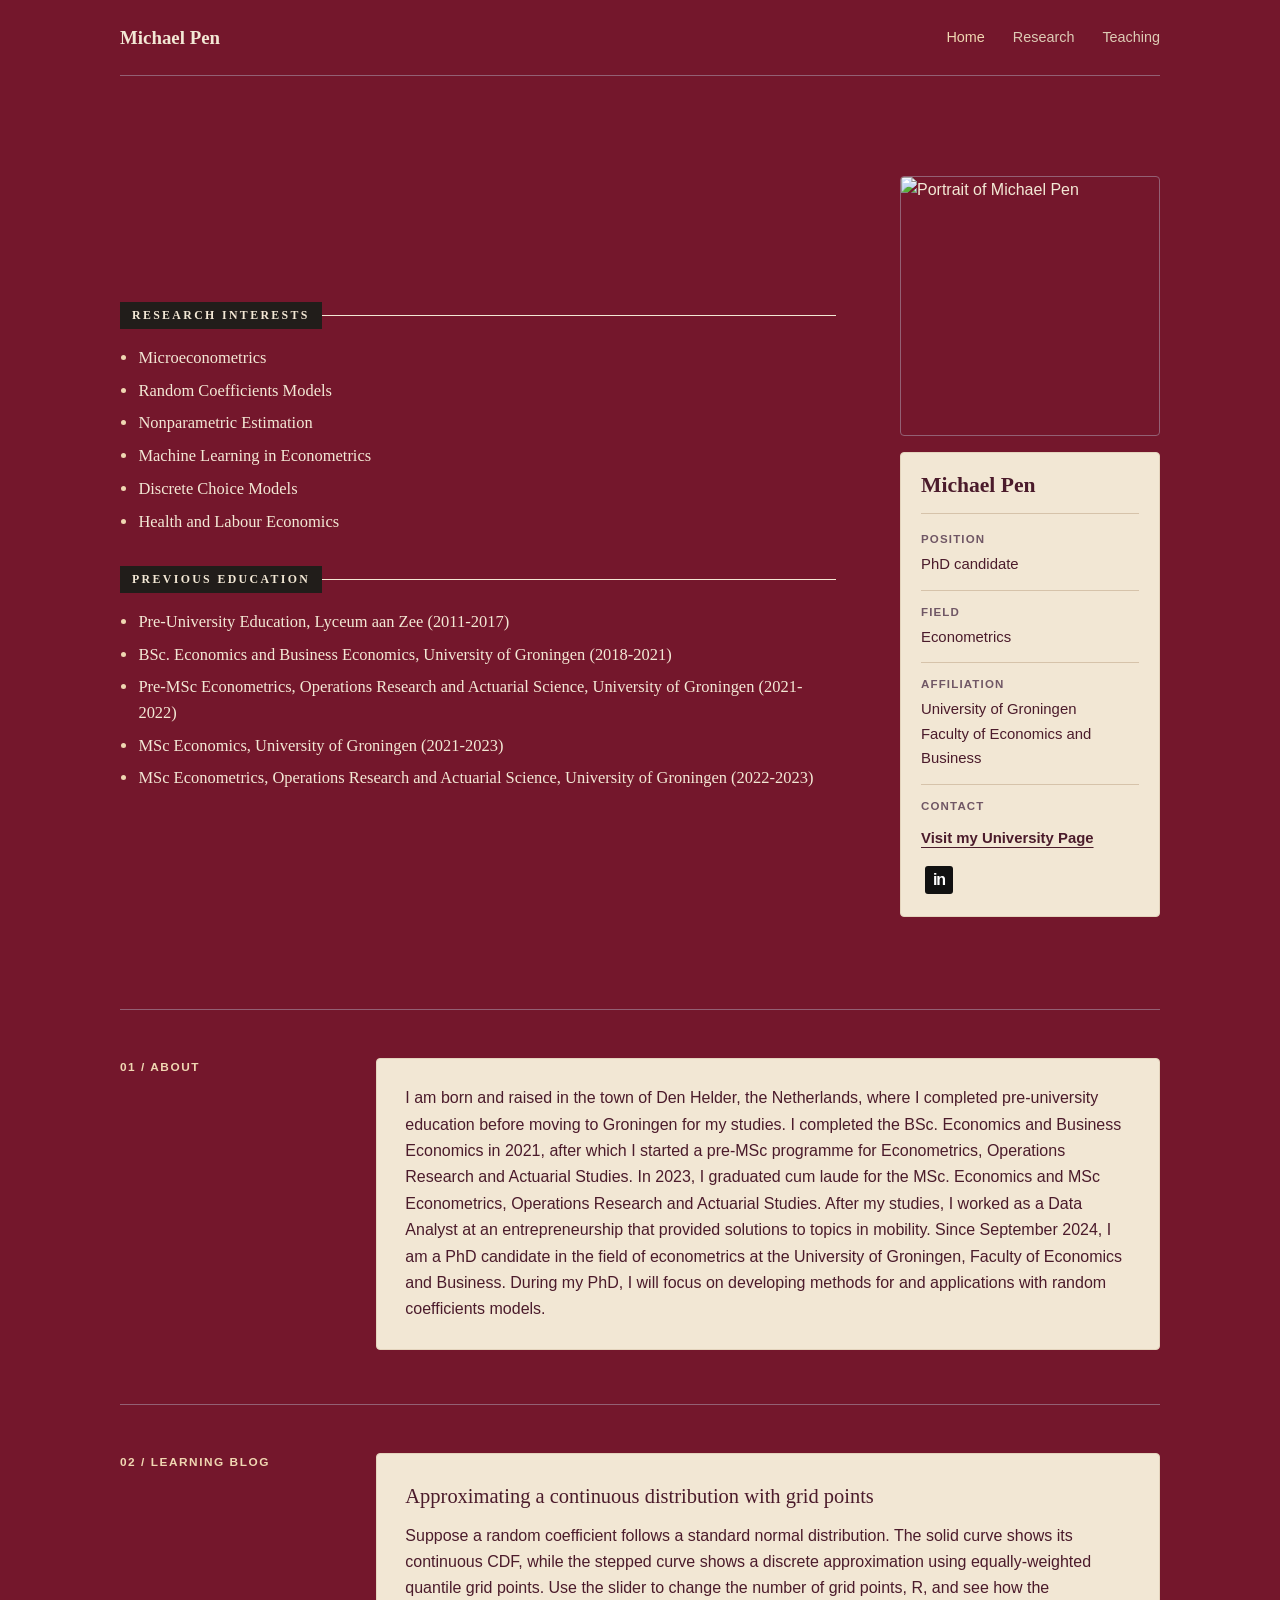
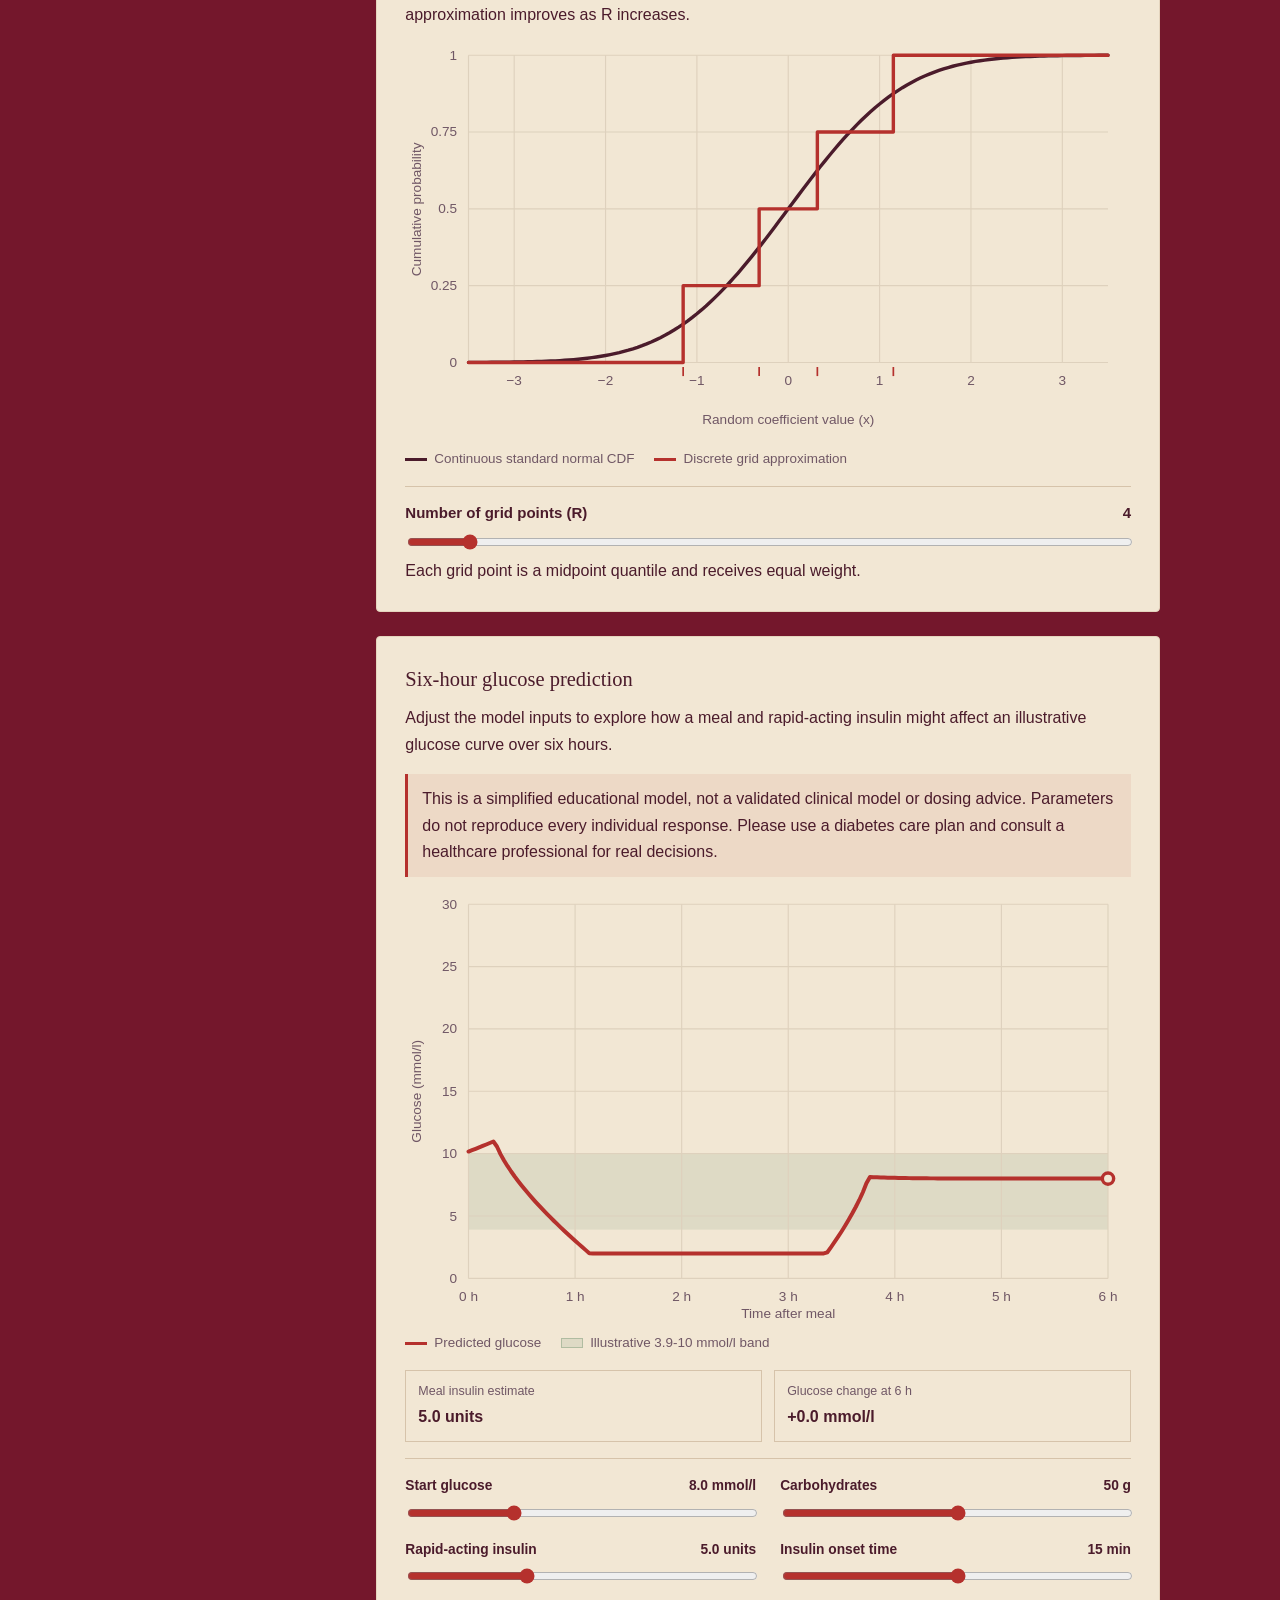
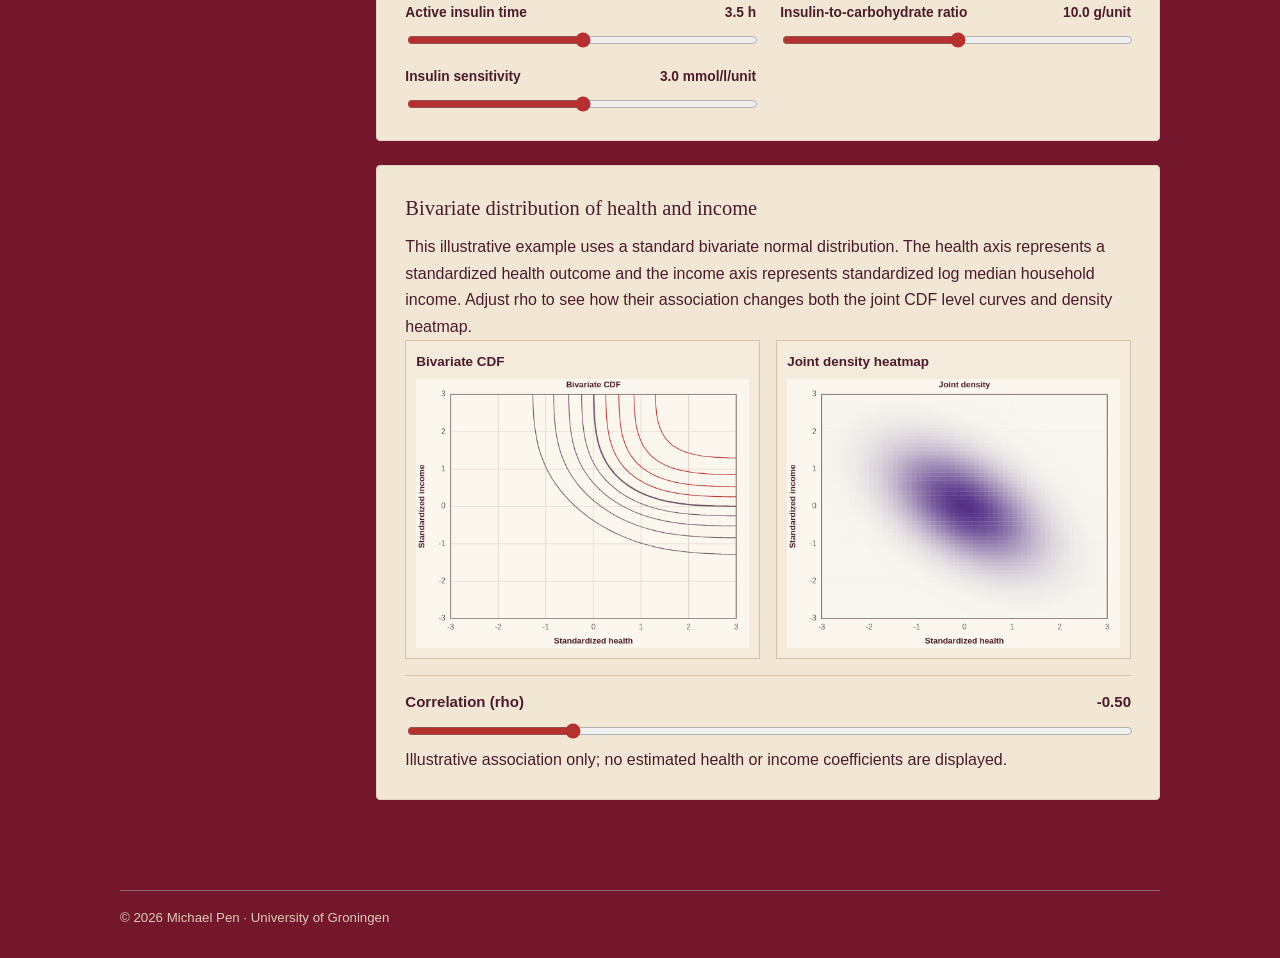
==== commit c19102d4: "Add bivariate distribution visualization and styling to learning blog" ====
--- a/index.html
+++ b/index.html
@@ -321,6 +321,57 @@
               </div>
             </div>
           </article>
+          <article class="research-card learning-blog-card bivariate-card">
+            <h3>Bivariate distribution of health and income</h3>
+            <p>
+              This illustrative example uses a standard bivariate normal
+              distribution. The health axis represents a standardized health
+              outcome and the income axis represents standardized log median
+              household income. Adjust rho to see how their association changes
+              both the joint CDF level curves and density heatmap.
+            </p>
+            <div class="bivariate-widget">
+              <div class="bivariate-panels">
+                <figure class="bivariate-panel">
+                  <figcaption>Bivariate CDF</figcaption>
+                  <canvas
+                    id="bivariate-cdf"
+                    width="520"
+                    height="420"
+                    role="img"
+                    aria-label="Contour plot of a bivariate cumulative distribution"
+                  ></canvas>
+                </figure>
+                <figure class="bivariate-panel">
+                  <figcaption>Joint density heatmap</figcaption>
+                  <canvas
+                    id="bivariate-density"
+                    width="520"
+                    height="420"
+                    role="img"
+                    aria-label="Heatmap of a bivariate normal density"
+                  ></canvas>
+                </figure>
+              </div>
+              <div class="bivariate-control">
+                <label for="bivariate-rho">Correlation (rho)</label>
+                <output id="bivariate-rho-value" for="bivariate-rho">-0.50</output>
+                <input
+                  id="bivariate-rho"
+                  type="range"
+                  min="-0.90"
+                  max="0.90"
+                  step="0.05"
+                  value="-0.50"
+                  aria-describedby="bivariate-rho-description"
+                >
+                <p id="bivariate-rho-description">
+                  Illustrative association only; no estimated health or income
+                  coefficients are displayed.
+                </p>
+              </div>
+            </div>
+          </article>
           </div>
         </section>
       </main>
@@ -425,6 +476,245 @@
 
       gridCount.addEventListener("input", updateCdfChart);
       updateCdfChart();
+
+      const bivariateRho = document.getElementById("bivariate-rho");
+      const bivariateRhoValue = document.getElementById("bivariate-rho-value");
+      const bivariateCdfCanvas = document.getElementById("bivariate-cdf");
+      const bivariateDensityCanvas = document.getElementById("bivariate-density");
+      const bivariateXMin = -3;
+      const bivariateXMax = 3;
+      const bivariateYMin = -3;
+      const bivariateYMax = 3;
+      const bivariateLeft = 54;
+      const bivariateRight = 500;
+      const bivariateTop = 24;
+      const bivariateBottom = 374;
+
+      function bivariateChartX(value) {
+        return bivariateLeft + ((value - bivariateXMin) / (bivariateXMax - bivariateXMin)) *
+          (bivariateRight - bivariateLeft);
+      }
+
+      function bivariateChartY(value) {
+        return bivariateBottom - ((value - bivariateYMin) / (bivariateYMax - bivariateYMin)) *
+          (bivariateBottom - bivariateTop);
+      }
+
+      function bivariateDensity(x, y, rho) {
+        const rhoSquared = 1 - rho * rho;
+        const exponent = -(x * x - 2 * rho * x * y + y * y) / (2 * rhoSquared);
+        return Math.exp(exponent) / (2 * Math.PI * Math.sqrt(rhoSquared));
+      }
+
+      function bivariateCdf(x, y, rho) {
+        const conditionalScale = Math.sqrt(1 - rho * rho);
+        const lower = bivariateXMin;
+        const upper = x;
+        if (upper <= lower) {
+          return 0;
+        }
+
+        const intervals = 80;
+        const step = (upper - lower) / intervals;
+        let integral = 0;
+        for (let index = 0; index <= intervals; index += 1) {
+          const health = lower + index * step;
+          const conditionalProbability =
+            standardNormalCdf((y - rho * health) / conditionalScale);
+          const weight = index === 0 || index === intervals ? 1 : (index % 2 === 0 ? 2 : 4);
+          integral += weight * conditionalProbability *
+            (Math.exp(-0.5 * health * health) / Math.sqrt(2 * Math.PI));
+        }
+        return integral * step / 3;
+      }
+
+      function drawBivariateAxes(context, title) {
+        context.clearRect(0, 0, context.canvas.width, context.canvas.height);
+        context.fillStyle = "#fbf7ef";
+        context.fillRect(0, 0, context.canvas.width, context.canvas.height);
+        context.strokeStyle = "#ded1bd";
+        context.lineWidth = 1;
+
+        for (let tick = -3; tick <= 3; tick += 1) {
+          const x = bivariateChartX(tick);
+          const y = bivariateChartY(tick);
+          context.beginPath();
+          context.moveTo(x, bivariateTop);
+          context.lineTo(x, bivariateBottom);
+          context.stroke();
+          context.beginPath();
+          context.moveTo(bivariateLeft, y);
+          context.lineTo(bivariateRight, y);
+          context.stroke();
+
+          context.fillStyle = "#705765";
+          context.font = "12px Segoe UI, Arial, sans-serif";
+          context.textAlign = "center";
+          context.textBaseline = "top";
+          context.fillText(String(tick), x, bivariateBottom + 8);
+          context.textAlign = "right";
+          context.textBaseline = "middle";
+          context.fillText(String(tick), bivariateLeft - 8, y);
+        }
+
+        context.strokeStyle = "#705765";
+        context.lineWidth = 1.2;
+        context.strokeRect(
+          bivariateLeft,
+          bivariateTop,
+          bivariateRight - bivariateLeft,
+          bivariateBottom - bivariateTop
+        );
+
+        context.fillStyle = "#4b1b2b";
+        context.font = "700 13px Segoe UI, Arial, sans-serif";
+        context.textAlign = "center";
+        context.textBaseline = "bottom";
+        context.fillText("Standardized health", (bivariateLeft + bivariateRight) / 2, 416);
+        context.save();
+        context.translate(16, (bivariateTop + bivariateBottom) / 2);
+        context.rotate(-Math.PI / 2);
+        context.fillText("Standardized income", 0, 0);
+        context.restore();
+        context.fillText(title, (bivariateLeft + bivariateRight) / 2, 16);
+      }
+
+      function contourSegments(grid, level, cells) {
+        const segments = [];
+        for (let row = 0; row < cells - 1; row += 1) {
+          for (let column = 0; column < cells - 1; column += 1) {
+            const values = [
+              grid[row][column],
+              grid[row][column + 1],
+              grid[row + 1][column + 1],
+              grid[row + 1][column]
+            ];
+            const states = values.map(value => value >= level ? 1 : 0);
+            const code = states[0] + states[1] * 2 + states[2] * 4 + states[3] * 8;
+            if (code === 0 || code === 15) continue;
+
+            const x0 = bivariateChartX(bivariateXMin + (column / (cells - 1)) * 6);
+            const x1 = bivariateChartX(bivariateXMin + ((column + 1) / (cells - 1)) * 6);
+            const y0 = bivariateChartY(bivariateYMin + (row / (cells - 1)) * 6);
+            const y1 = bivariateChartY(bivariateYMin + ((row + 1) / (cells - 1)) * 6);
+            const points = {
+              top: [
+                x0 + interpolateFraction(values[0], values[1], level) * (x1 - x0),
+                y0
+              ],
+              right: [
+                x1,
+                y0 + interpolateFraction(values[1], values[2], level) * (y1 - y0)
+              ],
+              bottom: [
+                x1 - interpolateFraction(values[2], values[3], level) * (x1 - x0),
+                y1
+              ],
+              left: [
+                x0,
+                y1 - interpolateFraction(values[3], values[0], level) * (y1 - y0)
+              ]
+            };
+
+            const edgeMap = {
+              1: ["left", "top"], 2: ["top", "right"], 3: ["left", "right"],
+              4: ["right", "bottom"], 5: ["top", "right", "bottom", "left"],
+              6: ["top", "bottom"], 7: ["left", "bottom"],
+              8: ["left", "bottom"], 9: ["top", "bottom"],
+              10: ["top", "left", "right", "bottom"], 11: ["right", "bottom"],
+              12: ["left", "right"], 13: ["top", "right"], 14: ["left", "top"]
+            };
+            const edges = edgeMap[code];
+            if (!edges) continue;
+            for (let index = 0; index < edges.length; index += 2) {
+              if (edges[index + 1]) {
+                segments.push([points[edges[index]], points[edges[index + 1]]]);
+              }
+            }
+          }
+        }
+        return segments;
+      }
+
+      function interpolateFraction(valueA, valueB, level) {
+        const fraction = (level - valueA) / (valueB - valueA);
+        return Math.max(0, Math.min(1, Number.isFinite(fraction) ? fraction : 0));
+      }
+
+      function updateBivariateWidget() {
+        const rho = Number(bivariateRho.value);
+        bivariateRhoValue.value = rho.toFixed(2);
+
+        const cdfContext = bivariateCdfCanvas.getContext("2d");
+        drawBivariateAxes(cdfContext, "Bivariate CDF");
+
+        const cdfGridSize = 41;
+        const cdfGrid = [];
+        for (let row = 0; row < cdfGridSize; row += 1) {
+          cdfGrid[row] = [];
+          const y = bivariateYMin + (row / (cdfGridSize - 1)) * 6;
+          for (let column = 0; column < cdfGridSize; column += 1) {
+            const x = bivariateXMin + (column / (cdfGridSize - 1)) * 6;
+            cdfGrid[row][column] = bivariateCdf(x, y, rho);
+          }
+        }
+
+        const levels = [0.1, 0.2, 0.3, 0.4, 0.5, 0.6, 0.7, 0.8, 0.9];
+        levels.forEach((level, levelIndex) => {
+          const segments = contourSegments(cdfGrid, level, cdfGridSize);
+          cdfContext.beginPath();
+          cdfContext.strokeStyle = levelIndex < 5 ? "#705765" : "#b5312d";
+          cdfContext.lineWidth = levelIndex === 4 ? 2.2 : 1.25;
+          for (const segment of segments) {
+            cdfContext.moveTo(segment[0][0], segment[0][1]);
+            cdfContext.lineTo(segment[1][0], segment[1][1]);
+          }
+          cdfContext.stroke();
+        });
+
+        const densityContext = bivariateDensityCanvas.getContext("2d");
+        drawBivariateAxes(densityContext, "Joint density");
+
+        const densityGridSize = 60;
+        let maximumDensity = 0;
+        const densities = [];
+        for (let row = 0; row < densityGridSize; row += 1) {
+          densities[row] = [];
+          const y = bivariateYMin + (row / (densityGridSize - 1)) * 6;
+          for (let column = 0; column < densityGridSize; column += 1) {
+            const x = bivariateXMin + (column / (densityGridSize - 1)) * 6;
+            const density = bivariateDensity(x, y, rho);
+            densities[row][column] = density;
+            maximumDensity = Math.max(maximumDensity, density);
+          }
+        }
+
+        const cellWidth = (bivariateRight - bivariateLeft) / densityGridSize;
+        const cellHeight = (bivariateBottom - bivariateTop) / densityGridSize;
+        for (let row = 0; row < densityGridSize; row += 1) {
+          for (let column = 0; column < densityGridSize; column += 1) {
+            const intensity = densities[row][column] / maximumDensity;
+            const red = Math.round(248 - 164 * intensity);
+            const green = Math.round(247 - 198 * intensity);
+            const blue = Math.round(239 - 104 * intensity);
+            densityContext.fillStyle = `rgb(${red}, ${green}, ${blue})`;
+            const x = bivariateLeft + column * cellWidth;
+            const y = bivariateBottom - (row + 1) * cellHeight;
+            densityContext.fillRect(x, y, Math.ceil(cellWidth), Math.ceil(cellHeight));
+          }
+        }
+        densityContext.strokeStyle = "#705765";
+        densityContext.lineWidth = 1.2;
+        densityContext.strokeRect(
+          bivariateLeft,
+          bivariateTop,
+          bivariateRight - bivariateLeft,
+          bivariateBottom - bivariateTop
+        );
+      }
+
+      bivariateRho.addEventListener("input", updateBivariateWidget);
+      updateBivariateWidget();
 
       const glucoseControls = [
         "start-glucose",
--- a/styles.css
+++ b/styles.css
@@ -401,6 +401,65 @@
   accent-color: #b5312d;
 }
 
+.bivariate-panels {
+  display: grid;
+  grid-template-columns: repeat(2, minmax(0, 1fr));
+  gap: 16px;
+}
+
+.bivariate-panel {
+  min-width: 0;
+  margin: 0;
+  padding: 10px;
+  border: 1px solid #d6c3aa;
+  background: rgba(255, 255, 255, 0.18);
+}
+
+.bivariate-panel figcaption {
+  margin-bottom: 6px;
+  color: var(--card-ink);
+  font-family: var(--sans);
+  font-size: 0.84rem;
+  font-weight: 700;
+}
+
+.bivariate-panel canvas {
+  display: block;
+  width: 100%;
+  height: auto;
+  background: #fbf7ef;
+}
+
+.bivariate-control {
+  display: grid;
+  grid-template-columns: 1fr auto;
+  align-items: center;
+  gap: 6px 12px;
+  margin-top: 16px;
+  padding-top: 14px;
+  border-top: 1px solid #d6c3aa;
+}
+
+.bivariate-control label,
+.bivariate-control output {
+  color: var(--card-ink);
+  font-size: 0.94rem;
+  font-weight: 700;
+}
+
+.bivariate-control input {
+  grid-column: 1 / -1;
+  width: 100%;
+  accent-color: #b5312d;
+}
+
+.bivariate-control p {
+  grid-column: 1 / -1;
+  margin: 0;
+  color: var(--card-muted);
+  font-size: 0.86rem;
+}
+
 .eyebrow {
   margin: 0 0 22px;
   color: var(--accent);
@@ -753,6 +812,10 @@
   .glucose-results {
     grid-template-columns: 1fr;
   }
+
+  .bivariate-panels {
+    grid-template-columns: 1fr;
+  }
 }
 
 @media (prefers-reduced-motion: reduce) {
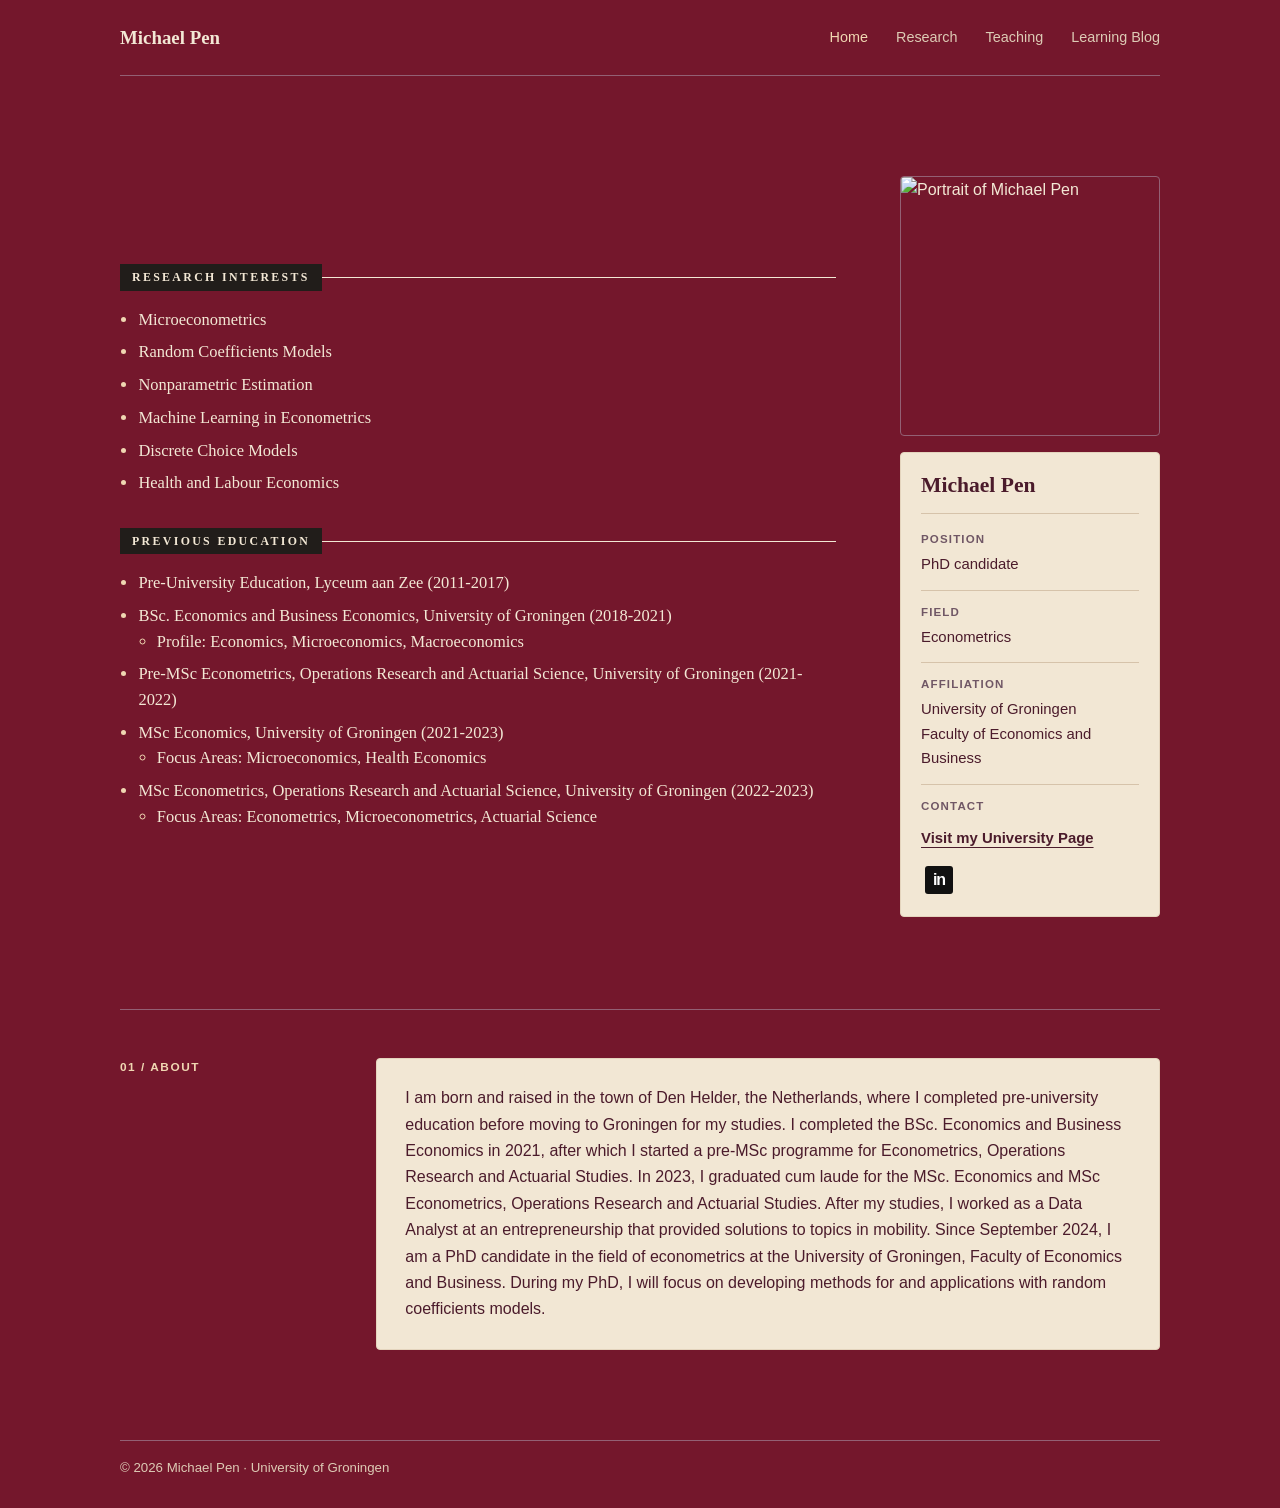
==== commit 7d78c494: "Add Learning Blog page and update navigation and sitemap - Created a new Learning Blog page with int" ====
--- a/index.html
+++ b/index.html
@@ -8,8 +8,26 @@
       content="The personal website of an econometrics PhD candidate at the University of Groningen."
     >
     <meta name="theme-color" content="#f6f7f4">
-    <title>Michael Pen — Econometrics PhD Candidate</title>
+    <title>Michael Pen — Econometrics PhD Candidate | University of Groningen</title>
     <link rel="stylesheet" href="styles.css?v=6">
+    <script type="application/ld+json">
+{
+  "@context": "https://schema.org",
+  "@type": "Person",
+  "name": "Michael Pen",
+  "jobTitle": "PhD Candidate in Econometrics",
+  "affiliation": {
+    "@type": "CollegeOrUniversity",
+    "name": "University of Groningen"
+  },
+  "url": "https://michaelpen-nl.github.io/",
+  "image": "https://michaelpen-nl.github.io/images/michael-pen.jpg",
+  "sameAs": [
+    "https://www.rug.nl/staff/m.d.pen/",
+    "https://www.linkedin.com/in/michael-pen-aab336210/"
+  ]
+}
+</script>
   </head>
   <body>
     <div class="page">
@@ -19,6 +37,7 @@
           <a href="index.html" aria-current="page">Home</a>
           <a href="research.html">Research</a>
           <a href="teaching.html">Teaching</a>
+          <a href="learning-blog.html">Learning Blog</a>
         </nav>
       </header>
 
@@ -46,10 +65,25 @@
               </div>
               <ul>
                 <li>Pre-University Education, Lyceum aan Zee (2011-2017)</li>
-                <li>BSc. Economics and Business Economics, University of Groningen (2018-2021)</li>
+                <li>
+                  BSc. Economics and Business Economics, University of Groningen (2018-2021)
+                  <ul>
+                    <li>Profile: Economics, Microeconomics, Macroeconomics</li>
+                  </ul>
+                </li>
                 <li>Pre-MSc Econometrics, Operations Research and Actuarial Science, University of Groningen (2021-2022)</li>
-                <li>MSc Economics, University of Groningen (2021-2023)</li>
-                <li>MSc Econometrics, Operations Research and Actuarial Science, University of Groningen (2022-2023)</li>
+                <li>
+                  MSc Economics, University of Groningen (2021-2023)
+                  <ul>
+                    <li>Focus Areas: Microeconomics, Health Economics</li>
+                  </ul>
+                </li>
+                <li>
+                  MSc Econometrics, Operations Research and Actuarial Science, University of Groningen (2022-2023)
+                  <ul>
+                    <li>Focus Areas: Econometrics, Microeconometrics, Actuarial Science</li>
+                  </ul>
+                </li>
               </ul>
             </section>
           </div>
@@ -118,262 +152,6 @@
           </p>
         </section>
 
-        <section class="content-grid" id="learning-blog" aria-label="Learning Blog">
-          <div>
-            <p class="section-label">02 / Learning Blog</p>
-          </div>
-          <div class="learning-blog-content">
-          <article class="research-card learning-blog-card">
-            <h3>Approximating a continuous distribution with grid points</h3>
-            <p>
-              Suppose a random coefficient follows a standard normal
-              distribution. The solid curve shows its continuous CDF, while
-              the stepped curve shows a discrete approximation using
-              equally-weighted quantile grid points. Use the slider to change
-              the number of grid points, R, and see how the approximation
-              improves as R increases.
-            </p>
-            <div class="cdf-widget">
-              <div class="cdf-chart-wrap">
-                <svg
-                  class="cdf-chart"
-                  viewBox="0 0 640 360"
-                  role="img"
-                  aria-labelledby="cdf-chart-title cdf-chart-description"
-                >
-                  <title id="cdf-chart-title">Continuous and discrete CDF approximation</title>
-                  <desc id="cdf-chart-description">
-                    The standard normal cumulative distribution function and a
-                    discrete approximation using the selected number of
-                    equally-weighted grid points.
-                  </desc>
-                  <g class="cdf-chart-grid" aria-hidden="true">
-                    <line x1="56" y1="24" x2="620" y2="24"></line>
-                    <line x1="56" y1="91.75" x2="620" y2="91.75"></line>
-                    <line x1="56" y1="159.5" x2="620" y2="159.5"></line>
-                    <line x1="56" y1="227.25" x2="620" y2="227.25"></line>
-                    <line x1="56" y1="295" x2="620" y2="295"></line>
-                    <line x1="56" y1="24" x2="56" y2="295"></line>
-                    <line x1="96.29" y1="24" x2="96.29" y2="295"></line>
-                    <line x1="176.86" y1="24" x2="176.86" y2="295"></line>
-                    <line x1="257.43" y1="24" x2="257.43" y2="295"></line>
-                    <line x1="338" y1="24" x2="338" y2="295"></line>
-                    <line x1="418.57" y1="24" x2="418.57" y2="295"></line>
-                    <line x1="499.14" y1="24" x2="499.14" y2="295"></line>
-                    <line x1="579.71" y1="24" x2="579.71" y2="295"></line>
-                    <text x="46" y="299" text-anchor="end">0</text>
-                    <text x="46" y="231" text-anchor="end">0.25</text>
-                    <text x="46" y="163" text-anchor="end">0.5</text>
-                    <text x="46" y="95" text-anchor="end">0.75</text>
-                    <text x="46" y="28" text-anchor="end">1</text>
-                    <text x="96.29" y="315" text-anchor="middle">−3</text>
-                    <text x="176.86" y="315" text-anchor="middle">−2</text>
-                    <text x="257.43" y="315" text-anchor="middle">−1</text>
-                    <text x="338" y="315" text-anchor="middle">0</text>
-                    <text x="418.57" y="315" text-anchor="middle">1</text>
-                    <text x="499.14" y="315" text-anchor="middle">2</text>
-                    <text x="579.71" y="315" text-anchor="middle">3</text>
-                    <text x="338" y="349" text-anchor="middle">Random coefficient value (x)</text>
-                    <text transform="rotate(-90 14 160)" x="14" y="160" text-anchor="middle">Cumulative probability</text>
-                  </g>
-                  <path id="continuous-cdf-curve" class="cdf-curve cdf-curve-continuous"></path>
-                  <path id="discrete-cdf-curve" class="cdf-curve cdf-curve-discrete"></path>
-                  <g id="grid-support-points" class="cdf-support-points" aria-hidden="true"></g>
-                </svg>
-              </div>
-              <div class="cdf-legend" aria-label="Chart legend">
-                <span><span class="cdf-legend-line cdf-legend-continuous" aria-hidden="true"></span>Continuous standard normal CDF</span>
-                <span><span class="cdf-legend-line cdf-legend-discrete" aria-hidden="true"></span>Discrete grid approximation</span>
-              </div>
-              <div class="cdf-control">
-                <label for="grid-count">Number of grid points (R)</label>
-                <output id="grid-count-value" for="grid-count" aria-live="polite">4</output>
-                <input
-                  id="grid-count"
-                  type="range"
-                  min="1"
-                  max="40"
-                  step="1"
-                  value="4"
-                  aria-describedby="grid-count-description"
-                >
-                <p id="grid-count-description">
-                  Each grid point is a midpoint quantile and receives equal
-                  weight.
-                </p>
-              </div>
-            </div>
-          </article>
-          <article class="research-card learning-blog-card glucose-card">
-            <h3>Six-hour glucose prediction</h3>
-            <p>
-              Adjust the model inputs to explore how a meal and rapid-acting
-              insulin might affect an illustrative glucose curve over six
-              hours.
-            </p>
-            <p class="glucose-disclaimer">
-              This is a simplified educational model, not a validated clinical
-              model or dosing advice. Parameters do not reproduce every
-              individual response. Please use a diabetes care plan and consult
-              a healthcare professional for real decisions.
-            </p>
-            <div class="glucose-widget">
-              <div class="glucose-chart-wrap">
-                <svg
-                  class="glucose-chart"
-                  viewBox="0 0 640 390"
-                  role="img"
-                  aria-labelledby="glucose-chart-title glucose-chart-description"
-                >
-                  <title id="glucose-chart-title">Illustrative six-hour glucose prediction</title>
-                  <desc id="glucose-chart-description">
-                    A simplified predicted glucose curve based on starting
-                    glucose, carbohydrates, insulin units, timing, insulin
-                    carbohydrate ratio, and insulin sensitivity.
-                  </desc>
-                  <rect class="glucose-target-band" x="56" y="244" width="564" height="67"></rect>
-                  <g class="glucose-chart-grid" aria-hidden="true">
-                    <line x1="56" y1="24" x2="620" y2="24"></line>
-                    <line x1="56" y1="79" x2="620" y2="79"></line>
-                    <line x1="56" y1="134" x2="620" y2="134"></line>
-                    <line x1="56" y1="189" x2="620" y2="189"></line>
-                    <line x1="56" y1="244" x2="620" y2="244"></line>
-                    <line x1="56" y1="299" x2="620" y2="299"></line>
-                    <line x1="56" y1="354" x2="620" y2="354"></line>
-                    <line x1="56" y1="24" x2="56" y2="354"></line>
-                    <line x1="150" y1="24" x2="150" y2="354"></line>
-                    <line x1="244" y1="24" x2="244" y2="354"></line>
-                    <line x1="338" y1="24" x2="338" y2="354"></line>
-                    <line x1="432" y1="24" x2="432" y2="354"></line>
-                    <line x1="526" y1="24" x2="526" y2="354"></line>
-                    <line x1="620" y1="24" x2="620" y2="354"></line>
-                    <text x="46" y="358" text-anchor="end">0</text>
-                    <text x="46" y="303" text-anchor="end">5</text>
-                    <text x="46" y="248" text-anchor="end">10</text>
-                    <text x="46" y="193" text-anchor="end">15</text>
-                    <text x="46" y="138" text-anchor="end">20</text>
-                    <text x="46" y="83" text-anchor="end">25</text>
-                    <text x="46" y="28" text-anchor="end">30</text>
-                    <text x="56" y="374" text-anchor="middle">0 h</text>
-                    <text x="150" y="374" text-anchor="middle">1 h</text>
-                    <text x="244" y="374" text-anchor="middle">2 h</text>
-                    <text x="338" y="374" text-anchor="middle">3 h</text>
-                    <text x="432" y="374" text-anchor="middle">4 h</text>
-                    <text x="526" y="374" text-anchor="middle">5 h</text>
-                    <text x="620" y="374" text-anchor="middle">6 h</text>
-                    <text x="338" y="389" text-anchor="middle">Time after meal</text>
-                    <text transform="rotate(-90 14 189)" x="14" y="189" text-anchor="middle">Glucose (mmol/l)</text>
-                  </g>
-                  <path id="glucose-prediction-curve" class="glucose-prediction-curve"></path>
-                  <circle id="glucose-end-point" class="glucose-end-point" r="5"></circle>
-                </svg>
-              </div>
-              <div class="glucose-legend" aria-label="Chart legend">
-                <span><span class="glucose-legend-line" aria-hidden="true"></span>Predicted glucose</span>
-                <span><span class="glucose-legend-band" aria-hidden="true"></span>Illustrative 3.9-10 mmol/l band</span>
-              </div>
-              <div class="glucose-results" aria-live="polite">
-                <div>
-                  <span>Meal insulin estimate</span>
-                  <strong id="glucose-meal-bolus">0.0 units</strong>
-                </div>
-                <div>
-                  <span>Glucose change at 6 h</span>
-                  <strong id="glucose-end-change">0.0 mmol/l</strong>
-                </div>
-              </div>
-              <div class="glucose-controls">
-                <div class="glucose-control">
-                  <label for="start-glucose">Start glucose</label>
-                  <output id="start-glucose-value" for="start-glucose">8.0 mmol/l</output>
-                  <input id="start-glucose" type="range" min="3" max="20" step="0.1" value="8">
-                </div>
-                <div class="glucose-control">
-                  <label for="carbohydrates">Carbohydrates</label>
-                  <output id="carbohydrates-value" for="carbohydrates">50 g</output>
-                  <input id="carbohydrates" type="range" min="0" max="100" step="1" value="50">
-                </div>
-                <div class="glucose-control">
-                  <label for="insulin-units">Rapid-acting insulin</label>
-                  <output id="insulin-units-value" for="insulin-units">5.0 units</output>
-                  <input id="insulin-units" type="range" min="0" max="15" step="0.5" value="5">
-                </div>
-                <div class="glucose-control">
-                  <label for="insulin-onset">Insulin onset time</label>
-                  <output id="insulin-onset-value" for="insulin-onset">15 min</output>
-                  <input id="insulin-onset" type="range" min="0" max="30" step="1" value="15">
-                </div>
-                <div class="glucose-control">
-                  <label for="insulin-duration">Active insulin time</label>
-                  <output id="insulin-duration-value" for="insulin-duration">3.5 h</output>
-                  <input id="insulin-duration" type="range" min="2" max="5" step="0.5" value="3.5">
-                </div>
-                <div class="glucose-control">
-                  <label for="insulin-carb-ratio">Insulin-to-carbohydrate ratio</label>
-                  <output id="insulin-carb-ratio-value" for="insulin-carb-ratio">10 g/unit</output>
-                  <input id="insulin-carb-ratio" type="range" min="5" max="15" step="0.5" value="10">
-                </div>
-                <div class="glucose-control">
-                  <label for="insulin-sensitivity">Insulin sensitivity</label>
-                  <output id="insulin-sensitivity-value" for="insulin-sensitivity">3.0 mmol/l/unit</output>
-                  <input id="insulin-sensitivity" type="range" min="1" max="5" step="0.1" value="3">
-                </div>
-              </div>
-            </div>
-          </article>
-          <article class="research-card learning-blog-card bivariate-card">
-            <h3>Bivariate distribution of health and income</h3>
-            <p>
-              This illustrative example uses a standard bivariate normal
-              distribution. The health axis represents a standardized health
-              outcome and the income axis represents standardized log median
-              household income. Adjust rho to see how their association changes
-              both the joint CDF level curves and density heatmap.
-            </p>
-            <div class="bivariate-widget">
-              <div class="bivariate-panels">
-                <figure class="bivariate-panel">
-                  <figcaption>Bivariate CDF</figcaption>
-                  <canvas
-                    id="bivariate-cdf"
-                    width="520"
-                    height="420"
-                    role="img"
-                    aria-label="Contour plot of a bivariate cumulative distribution"
-                  ></canvas>
-                </figure>
-                <figure class="bivariate-panel">
-                  <figcaption>Joint density heatmap</figcaption>
-                  <canvas
-                    id="bivariate-density"
-                    width="520"
-                    height="420"
-                    role="img"
-                    aria-label="Heatmap of a bivariate normal density"
-                  ></canvas>
-                </figure>
-              </div>
-              <div class="bivariate-control">
-                <label for="bivariate-rho">Correlation (rho)</label>
-                <output id="bivariate-rho-value" for="bivariate-rho">-0.50</output>
-                <input
-                  id="bivariate-rho"
-                  type="range"
-                  min="-0.90"
-                  max="0.90"
-                  step="0.05"
-                  value="-0.50"
-                  aria-describedby="bivariate-rho-description"
-                >
-                <p id="bivariate-rho-description">
-                  Illustrative association only; no estimated health or income
-                  coefficients are displayed.
-                </p>
-              </div>
-            </div>
-          </article>
-          </div>
-        </section>
       </main>
 
       <footer>
@@ -383,449 +161,6 @@
     <script>
       document.getElementById("year").textContent = new Date().getFullYear();
 
-      const gridCount = document.getElementById("grid-count");
-      const gridCountValue = document.getElementById("grid-count-value");
-      const continuousCurve = document.getElementById("continuous-cdf-curve");
-      const discreteCurve = document.getElementById("discrete-cdf-curve");
-      const supportPoints = document.getElementById("grid-support-points");
-      const svgNamespace = "http://www.w3.org/2000/svg";
-      const xMinimum = -3.5;
-      const xMaximum = 3.5;
-      const xLeft = 56;
-      const xRight = 620;
-      const yTop = 24;
-      const yBottom = 295;
-
-      function standardNormalCdf(value) {
-        const absoluteValue = Math.abs(value);
-        const t = 1 / (1 + 0.2316419 * absoluteValue);
-        const density = 0.3989423 * Math.exp(-0.5 * absoluteValue * absoluteValue);
-        const tail = density * t * (
-          0.3193815 +
-          t * (-0.3565638 + t * (1.781478 + t * (-1.821256 + t * 1.330274)))
-        );
-        return value >= 0 ? 1 - tail : tail;
-      }
-
-      function standardNormalQuantile(probability) {
-        let lower = -8;
-        let upper = 8;
-        for (let iteration = 0; iteration < 56; iteration += 1) {
-          const midpoint = (lower + upper) / 2;
-          if (standardNormalCdf(midpoint) < probability) {
-            lower = midpoint;
-          } else {
-            upper = midpoint;
-          }
-        }
-        return (lower + upper) / 2;
-      }
-
-      function chartX(value) {
-        return xLeft + ((value - xMinimum) / (xMaximum - xMinimum)) * (xRight - xLeft);
-      }
-
-      function chartY(probability) {
-        return yBottom - probability * (yBottom - yTop);
-      }
-
-      function updateCdfChart() {
-        const count = Number(gridCount.value);
-        gridCountValue.value = count;
-
-        const continuousCommands = [];
-        const sampleCount = 140;
-        for (let index = 0; index <= sampleCount; index += 1) {
-          const value = xMinimum + (index / sampleCount) * (xMaximum - xMinimum);
-          continuousCommands.push(
-            `${index === 0 ? "M" : "L"} ${chartX(value).toFixed(2)} ${chartY(standardNormalCdf(value)).toFixed(2)}`
-          );
-        }
-        continuousCurve.setAttribute("d", continuousCommands.join(" "));
-
-        const quantiles = [];
-        for (let index = 0; index < count; index += 1) {
-          quantiles.push(standardNormalQuantile((index + 0.5) / count));
-        }
-
-        let cumulativeProbability = 0;
-        const discreteCommands = [`M ${xLeft} ${chartY(cumulativeProbability)}`];
-        for (const quantile of quantiles) {
-          const x = chartX(quantile).toFixed(2);
-          discreteCommands.push(
-            `L ${x} ${chartY(cumulativeProbability).toFixed(2)}`,
-            `L ${x} ${chartY(cumulativeProbability + 1 / count).toFixed(2)}`
-          );
-          cumulativeProbability += 1 / count;
-        }
-        discreteCommands.push(`L ${xRight} ${chartY(cumulativeProbability).toFixed(2)}`);
-        discreteCurve.setAttribute("d", discreteCommands.join(" "));
-
-        supportPoints.replaceChildren();
-        for (const quantile of quantiles) {
-          const marker = document.createElementNS(svgNamespace, "line");
-          const x = chartX(quantile).toFixed(2);
-          marker.setAttribute("x1", x);
-          marker.setAttribute("x2", x);
-          marker.setAttribute("y1", String(yBottom + 4));
-          marker.setAttribute("y2", String(yBottom + 12));
-          marker.setAttribute("class", "cdf-support-point");
-          supportPoints.append(marker);
-        }
-      }
-
-      gridCount.addEventListener("input", updateCdfChart);
-      updateCdfChart();
-
-      const bivariateRho = document.getElementById("bivariate-rho");
-      const bivariateRhoValue = document.getElementById("bivariate-rho-value");
-      const bivariateCdfCanvas = document.getElementById("bivariate-cdf");
-      const bivariateDensityCanvas = document.getElementById("bivariate-density");
-      const bivariateXMin = -3;
-      const bivariateXMax = 3;
-      const bivariateYMin = -3;
-      const bivariateYMax = 3;
-      const bivariateLeft = 54;
-      const bivariateRight = 500;
-      const bivariateTop = 24;
-      const bivariateBottom = 374;
-
-      function bivariateChartX(value) {
-        return bivariateLeft + ((value - bivariateXMin) / (bivariateXMax - bivariateXMin)) *
-          (bivariateRight - bivariateLeft);
-      }
-
-      function bivariateChartY(value) {
-        return bivariateBottom - ((value - bivariateYMin) / (bivariateYMax - bivariateYMin)) *
-          (bivariateBottom - bivariateTop);
-      }
-
-      function bivariateDensity(x, y, rho) {
-        const rhoSquared = 1 - rho * rho;
-        const exponent = -(x * x - 2 * rho * x * y + y * y) / (2 * rhoSquared);
-        return Math.exp(exponent) / (2 * Math.PI * Math.sqrt(rhoSquared));
-      }
-
-      function bivariateCdf(x, y, rho) {
-        const conditionalScale = Math.sqrt(1 - rho * rho);
-        const lower = bivariateXMin;
-        const upper = x;
-        if (upper <= lower) {
-          return 0;
-        }
-
-        const intervals = 80;
-        const step = (upper - lower) / intervals;
-        let integral = 0;
-        for (let index = 0; index <= intervals; index += 1) {
-          const health = lower + index * step;
-          const conditionalProbability =
-            standardNormalCdf((y - rho * health) / conditionalScale);
-          const weight = index === 0 || index === intervals ? 1 : (index % 2 === 0 ? 2 : 4);
-          integral += weight * conditionalProbability *
-            (Math.exp(-0.5 * health * health) / Math.sqrt(2 * Math.PI));
-        }
-        return integral * step / 3;
-      }
-
-      function drawBivariateAxes(context, title) {
-        context.clearRect(0, 0, context.canvas.width, context.canvas.height);
-        context.fillStyle = "#fbf7ef";
-        context.fillRect(0, 0, context.canvas.width, context.canvas.height);
-        context.strokeStyle = "#ded1bd";
-        context.lineWidth = 1;
-
-        for (let tick = -3; tick <= 3; tick += 1) {
-          const x = bivariateChartX(tick);
-          const y = bivariateChartY(tick);
-          context.beginPath();
-          context.moveTo(x, bivariateTop);
-          context.lineTo(x, bivariateBottom);
-          context.stroke();
-          context.beginPath();
-          context.moveTo(bivariateLeft, y);
-          context.lineTo(bivariateRight, y);
-          context.stroke();
-
-          context.fillStyle = "#705765";
-          context.font = "12px Segoe UI, Arial, sans-serif";
-          context.textAlign = "center";
-          context.textBaseline = "top";
-          context.fillText(String(tick), x, bivariateBottom + 8);
-          context.textAlign = "right";
-          context.textBaseline = "middle";
-          context.fillText(String(tick), bivariateLeft - 8, y);
-        }
-
-        context.strokeStyle = "#705765";
-        context.lineWidth = 1.2;
-        context.strokeRect(
-          bivariateLeft,
-          bivariateTop,
-          bivariateRight - bivariateLeft,
-          bivariateBottom - bivariateTop
-        );
-
-        context.fillStyle = "#4b1b2b";
-        context.font = "700 13px Segoe UI, Arial, sans-serif";
-        context.textAlign = "center";
-        context.textBaseline = "bottom";
-        context.fillText("Standardized health", (bivariateLeft + bivariateRight) / 2, 416);
-        context.save();
-        context.translate(16, (bivariateTop + bivariateBottom) / 2);
-        context.rotate(-Math.PI / 2);
-        context.fillText("Standardized income", 0, 0);
-        context.restore();
-        context.fillText(title, (bivariateLeft + bivariateRight) / 2, 16);
-      }
-
-      function contourSegments(grid, level, cells) {
-        const segments = [];
-        for (let row = 0; row < cells - 1; row += 1) {
-          for (let column = 0; column < cells - 1; column += 1) {
-            const values = [
-              grid[row][column],
-              grid[row][column + 1],
-              grid[row + 1][column + 1],
-              grid[row + 1][column]
-            ];
-            const states = values.map(value => value >= level ? 1 : 0);
-            const code = states[0] + states[1] * 2 + states[2] * 4 + states[3] * 8;
-            if (code === 0 || code === 15) continue;
-
-            const x0 = bivariateChartX(bivariateXMin + (column / (cells - 1)) * 6);
-            const x1 = bivariateChartX(bivariateXMin + ((column + 1) / (cells - 1)) * 6);
-            const y0 = bivariateChartY(bivariateYMin + (row / (cells - 1)) * 6);
-            const y1 = bivariateChartY(bivariateYMin + ((row + 1) / (cells - 1)) * 6);
-            const points = {
-              top: [
-                x0 + interpolateFraction(values[0], values[1], level) * (x1 - x0),
-                y0
-              ],
-              right: [
-                x1,
-                y0 + interpolateFraction(values[1], values[2], level) * (y1 - y0)
-              ],
-              bottom: [
-                x1 - interpolateFraction(values[2], values[3], level) * (x1 - x0),
-                y1
-              ],
-              left: [
-                x0,
-                y1 - interpolateFraction(values[3], values[0], level) * (y1 - y0)
-              ]
-            };
-
-            const edgeMap = {
-              1: ["left", "top"], 2: ["top", "right"], 3: ["left", "right"],
-              4: ["right", "bottom"], 5: ["top", "right", "bottom", "left"],
-              6: ["top", "bottom"], 7: ["left", "bottom"],
-              8: ["left", "bottom"], 9: ["top", "bottom"],
-              10: ["top", "left", "right", "bottom"], 11: ["right", "bottom"],
-              12: ["left", "right"], 13: ["top", "right"], 14: ["left", "top"]
-            };
-            const edges = edgeMap[code];
-            if (!edges) continue;
-            for (let index = 0; index < edges.length; index += 2) {
-              if (edges[index + 1]) {
-                segments.push([points[edges[index]], points[edges[index + 1]]]);
-              }
-            }
-          }
-        }
-        return segments;
-      }
-
-      function interpolateFraction(valueA, valueB, level) {
-        const fraction = (level - valueA) / (valueB - valueA);
-        return Math.max(0, Math.min(1, Number.isFinite(fraction) ? fraction : 0));
-      }
-
-      function updateBivariateWidget() {
-        const rho = Number(bivariateRho.value);
-        bivariateRhoValue.value = rho.toFixed(2);
-
-        const cdfContext = bivariateCdfCanvas.getContext("2d");
-        drawBivariateAxes(cdfContext, "Bivariate CDF");
-
-        const cdfGridSize = 41;
-        const cdfGrid = [];
-        for (let row = 0; row < cdfGridSize; row += 1) {
-          cdfGrid[row] = [];
-          const y = bivariateYMin + (row / (cdfGridSize - 1)) * 6;
-          for (let column = 0; column < cdfGridSize; column += 1) {
-            const x = bivariateXMin + (column / (cdfGridSize - 1)) * 6;
-            cdfGrid[row][column] = bivariateCdf(x, y, rho);
-          }
-        }
-
-        const levels = [0.1, 0.2, 0.3, 0.4, 0.5, 0.6, 0.7, 0.8, 0.9];
-        levels.forEach((level, levelIndex) => {
-          const segments = contourSegments(cdfGrid, level, cdfGridSize);
-          cdfContext.beginPath();
-          cdfContext.strokeStyle = levelIndex < 5 ? "#705765" : "#b5312d";
-          cdfContext.lineWidth = levelIndex === 4 ? 2.2 : 1.25;
-          for (const segment of segments) {
-            cdfContext.moveTo(segment[0][0], segment[0][1]);
-            cdfContext.lineTo(segment[1][0], segment[1][1]);
-          }
-          cdfContext.stroke();
-        });
-
-        const densityContext = bivariateDensityCanvas.getContext("2d");
-        drawBivariateAxes(densityContext, "Joint density");
-
-        const densityGridSize = 60;
-        let maximumDensity = 0;
-        const densities = [];
-        for (let row = 0; row < densityGridSize; row += 1) {
-          densities[row] = [];
-          const y = bivariateYMin + (row / (densityGridSize - 1)) * 6;
-          for (let column = 0; column < densityGridSize; column += 1) {
-            const x = bivariateXMin + (column / (densityGridSize - 1)) * 6;
-            const density = bivariateDensity(x, y, rho);
-            densities[row][column] = density;
-            maximumDensity = Math.max(maximumDensity, density);
-          }
-        }
-
-        const cellWidth = (bivariateRight - bivariateLeft) / densityGridSize;
-        const cellHeight = (bivariateBottom - bivariateTop) / densityGridSize;
-        for (let row = 0; row < densityGridSize; row += 1) {
-          for (let column = 0; column < densityGridSize; column += 1) {
-            const intensity = densities[row][column] / maximumDensity;
-            const red = Math.round(248 - 164 * intensity);
-            const green = Math.round(247 - 198 * intensity);
-            const blue = Math.round(239 - 104 * intensity);
-            densityContext.fillStyle = `rgb(${red}, ${green}, ${blue})`;
-            const x = bivariateLeft + column * cellWidth;
-            const y = bivariateBottom - (row + 1) * cellHeight;
-            densityContext.fillRect(x, y, Math.ceil(cellWidth), Math.ceil(cellHeight));
-          }
-        }
-        densityContext.strokeStyle = "#705765";
-        densityContext.lineWidth = 1.2;
-        densityContext.strokeRect(
-          bivariateLeft,
-          bivariateTop,
-          bivariateRight - bivariateLeft,
-          bivariateBottom - bivariateTop
-        );
-      }
-
-      bivariateRho.addEventListener("input", updateBivariateWidget);
-      updateBivariateWidget();
-
-      const glucoseControls = [
-        "start-glucose",
-        "carbohydrates",
-        "insulin-units",
-        "insulin-onset",
-        "insulin-duration",
-        "insulin-carb-ratio",
-        "insulin-sensitivity"
-      ].reduce((controls, id) => {
-        controls[id] = document.getElementById(id);
-        return controls;
-      }, {});
-
-      const glucosePredictionCurve = document.getElementById("glucose-prediction-curve");
-      const glucoseEndPoint = document.getElementById("glucose-end-point");
-      const glucoseMealBolus = document.getElementById("glucose-meal-bolus");
-      const glucoseEndChange = document.getElementById("glucose-end-change");
-      const glucoseXLeft = 56;
-      const glucoseXRight = 620;
-      const glucoseYTop = 24;
-      const glucoseYBottom = 354;
-      const glucoseMaximum = 30;
-
-      function glucoseChartX(hours) {
-        return glucoseXLeft + (hours / 6) * (glucoseXRight - glucoseXLeft);
-      }
-
-      function glucoseChartY(glucose) {
-        const clampedGlucose = Math.max(0, Math.min(glucoseMaximum, glucose));
-        return glucoseYBottom - (clampedGlucose / glucoseMaximum) * (glucoseYBottom - glucoseYTop);
-      }
-
-      function updateGlucoseOutputs() {
-        document.getElementById("start-glucose-value").value =
-          `${Number(glucoseControls["start-glucose"].value).toFixed(1)} mmol/l`;
-        document.getElementById("carbohydrates-value").value =
-          `${Number(glucoseControls.carbohydrates.value).toFixed(0)} g`;
-        document.getElementById("insulin-units-value").value =
-          `${Number(glucoseControls["insulin-units"].value).toFixed(1)} units`;
-        document.getElementById("insulin-onset-value").value =
-          `${Number(glucoseControls["insulin-onset"].value).toFixed(0)} min`;
-        document.getElementById("insulin-duration-value").value =
-          `${Number(glucoseControls["insulin-duration"].value).toFixed(1)} h`;
-        document.getElementById("insulin-carb-ratio-value").value =
-          `${Number(glucoseControls["insulin-carb-ratio"].value).toFixed(1)} g/unit`;
-        document.getElementById("insulin-sensitivity-value").value =
-          `${Number(glucoseControls["insulin-sensitivity"].value).toFixed(1)} mmol/l/unit`;
-      }
-
-      function predictedGlucose(minutes) {
-        const start = Number(glucoseControls["start-glucose"].value);
-        const carbohydrates = Number(glucoseControls.carbohydrates.value);
-        const insulinUnits = Number(glucoseControls["insulin-units"].value);
-        const onsetMinutes = Number(glucoseControls["insulin-onset"].value);
-        const durationMinutes = Number(glucoseControls["insulin-duration"].value) * 60;
-        const insulinSensitivity = Number(glucoseControls["insulin-sensitivity"].value);
-
-        const carbohydratePeak = 75;
-        const carbohydrateWidth = 55;
-        const carbohydrateAmplitude = carbohydrates * 0.11;
-        const carbohydrateEffect = carbohydrateAmplitude *
-          Math.exp(-0.5 * Math.pow((minutes - carbohydratePeak) / carbohydrateWidth, 2));
-
-        const minutesSinceOnset = minutes - onsetMinutes;
-        let insulinEffect = 0;
-        if (minutesSinceOnset >= 0 && minutesSinceOnset <= durationMinutes) {
-          const progress = minutesSinceOnset / durationMinutes;
-          const insulinActionShape = Math.pow(Math.sin(Math.PI * progress), 0.8);
-          insulinEffect = insulinUnits * insulinSensitivity * insulinActionShape;
-        }
-
-        return Math.max(2, Math.min(glucoseMaximum, start + carbohydrateEffect - insulinEffect));
-      }
-
-      function updateGlucoseChart() {
-        updateGlucoseOutputs();
-
-        const carbohydrateAmount = Number(glucoseControls.carbohydrates.value);
-        const insulinCarbRatio = Number(glucoseControls["insulin-carb-ratio"].value);
-        const mealBolus = carbohydrateAmount / insulinCarbRatio;
-        glucoseMealBolus.textContent = `${mealBolus.toFixed(1)} units`;
-
-        const curveCommands = [];
-        let endGlucose = predictedGlucose(360);
-        for (let index = 0; index <= 180; index += 1) {
-          const minutes = index * 2;
-          const hours = minutes / 60;
-          const glucose = predictedGlucose(minutes);
-          curveCommands.push(
-            `${index === 0 ? "M" : "L"} ${glucoseChartX(hours).toFixed(2)} ${glucoseChartY(glucose).toFixed(2)}`
-          );
-          if (index === 180) {
-            endGlucose = glucose;
-          }
-        }
-        glucosePredictionCurve.setAttribute("d", curveCommands.join(" "));
-
-        glucoseEndPoint.setAttribute("cx", glucoseChartX(6).toFixed(2));
-        glucoseEndPoint.setAttribute("cy", glucoseChartY(endGlucose).toFixed(2));
-
-        const startGlucose = Number(glucoseControls["start-glucose"].value);
-        const endChange = endGlucose - startGlucose;
-        const sign = endChange > 0 ? "+" : "";
-        glucoseEndChange.textContent = `${sign}${endChange.toFixed(1)} mmol/l`;
-      }
-
-      for (const control of Object.values(glucoseControls)) {
-        control.addEventListener("input", updateGlucoseChart);
-      }
-      updateGlucoseChart();
     </script>
   </body>
 </html>
--- a/styles.css
+++ b/styles.css
@@ -132,6 +132,11 @@
   line-height: 1.55;
 }
 
+.profile-cv-section li > ul {
+  margin-top: 0;
+  list-style-type: circle;
+}
+
 .profile-cv-section li::marker {
   color: var(--accent);
 }
@@ -146,6 +151,10 @@
 
 .learning-blog-content {
   min-width: 0;
+}
+
+.content-grid.learning-blog-grid {
+  grid-template-columns: minmax(0, 1fr);
 }
 
 .learning-blog-card {
